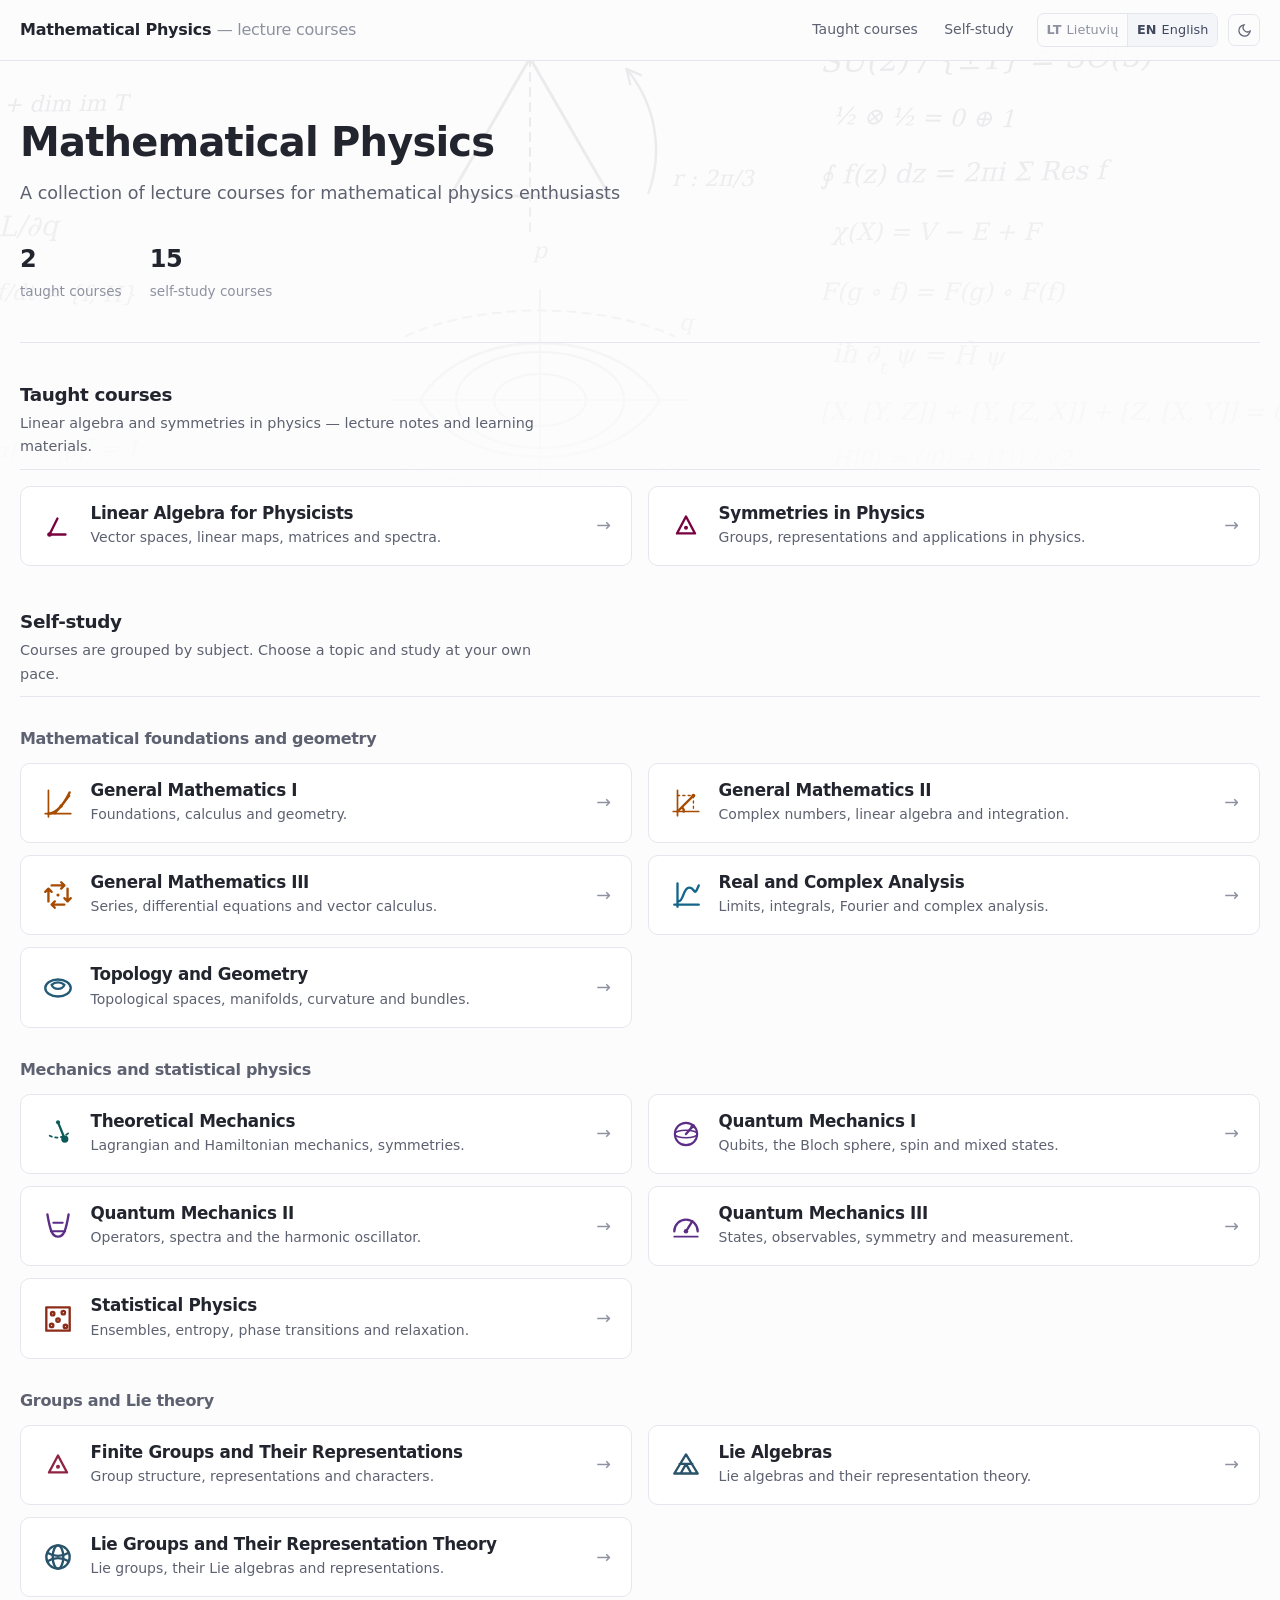
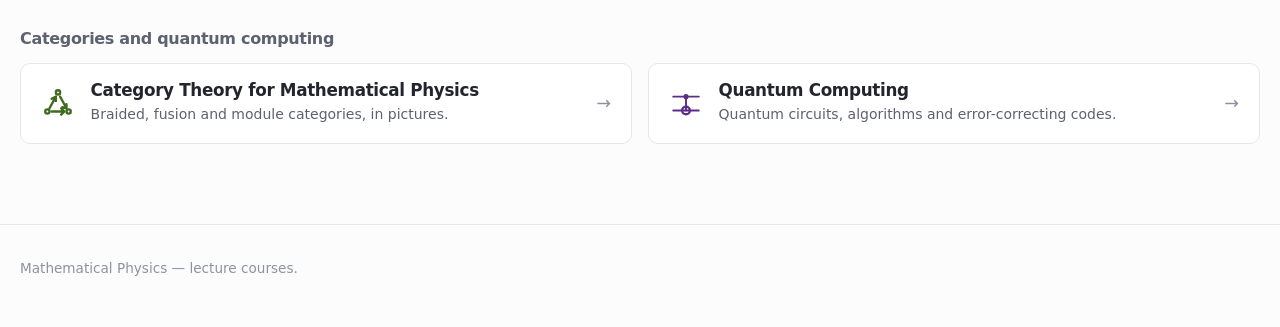
==== en/index.html @ 8841c857 "Publish bilingual course frontpage" ====
<!doctype html>
<html lang="en">
<head>
<meta charset="utf-8" />
<meta name="viewport" content="width=device-width, initial-scale=1" />
<title>Mathematical Physics</title>
<meta name="description" content="Lecture courses: taught courses in linear algebra and symmetries, followed by mathematics, mechanics, group theory and quantum computing for self-study." />
<link rel="canonical" href="https://matfiz.github.io/en/" />
<link rel="alternate" hreflang="lt" href="https://matfiz.github.io/" />
<link rel="alternate" hreflang="en" href="https://matfiz.github.io/en/" />
<link rel="alternate" hreflang="x-default" href="https://matfiz.github.io/" />
<link rel="icon" href="/favicon.svg" />
<link rel="stylesheet" href="/styles.css" />
<script>
  // Applied before first paint, so the page never flashes the wrong theme.
  // The key is shared with the other language: one reader, one choice.
  (function () {
    try {
      var t = localStorage.getItem("matfiz-hub-theme");
      if (t) document.documentElement.setAttribute("data-theme", t);
    } catch (e) {}
  })();
</script>
</head>
<body>

<!-- The page-top blackboard: decoration only, so hidden from assistive
     technology and from print. -->
<div class="board" aria-hidden="true"><div class="board-ink"></div></div>
<script>
  // Fade the board out over the first 60% of a screen of scrolling.
  (function () {
    var board = document.querySelector(".board"), frame = 0;
    if (!board) return;
    function update() {
      frame = 0;
      board.style.opacity = String(Math.max(0, 1 - window.scrollY / (window.innerHeight * 0.6)));
    }
    window.addEventListener("scroll", function () {
      if (!frame) frame = requestAnimationFrame(update);
    }, { passive: true });
    update();
  })();
</script>

<a class="skip-link" href="#main">Skip to the courses</a>

<header class="site-header">
  <div class="wrap bar">
    <a class="brand" href="/en/">Mathematical Physics <span>— lecture courses</span></a>
    <nav class="site-nav" aria-label="Mathematical Physics">
      <a href="#taught">Taught courses</a>
      <a href="#study">Self-study</a>
      <div class="lang-switch" role="group" aria-label="Language">
        <a href="/" hreflang="lt" lang="lt">LT<span class="lang-full">Lietuvių</span></a>
        <a href="/en/" hreflang="en" lang="en" aria-current="true">EN<span class="lang-full">English</span></a>
      </div>
      <button class="theme-toggle" type="button" data-theme-toggle aria-label="Switch between light and dark">
        <svg width="15" height="15" viewBox="0 0 24 24" fill="none" stroke="currentColor"
             stroke-width="2" aria-hidden="true">
          <path d="M21 12.79A9 9 0 1 1 11.21 3 7 7 0 0 0 21 12.79z" />
        </svg>
      </button>
    </nav>
  </div>
</header>

<main class="wrap" id="main">

  <section class="hero">
    <h1>Mathematical Physics</h1>
    <p class="lede">A collection of lecture courses for mathematical physics enthusiasts</p>
    <div class="meta">
      <div><b>2</b> taught courses</div>
      <div><b>15</b> self-study courses</div>
    </div>
  </section>

  <section class="shelf" id="taught" aria-labelledby="taught-title">
    <header class="shelf-head">
      <h2 id="taught-title">Taught courses</h2>
      <p>Linear algebra and symmetries in physics — lecture notes and learning materials.</p>
    </header>
    <ul class="course-list">
      <li><a class="course-card" style="--card-accent: var(--c-linalg)"
             href="https://matfiz.atvira-mokykla.lt/algebra/en/">
        <svg class="course-glyph" width="34" height="34" viewBox="0 0 32 32" aria-hidden="true"
             fill="none" stroke="currentColor" stroke-width="2.2"
             stroke-linecap="round" stroke-linejoin="round"><path d="M8 24 L23 24" /><path d="M8 24 L15.5 9" />
          <circle cx="8" cy="24" r="2.2" fill="currentColor" stroke="none" /></svg>
        <div class="course-body">
          <h3>Linear Algebra for Physicists</h3>
          <p title="Vector spaces, linear maps and matrices, inner products, eigenvalues and the spectral theorem.">Vector spaces, linear maps, matrices and spectra.</p>
        </div>
        <div class="course-go" aria-hidden="true">→</div>
      </a></li>

      <li><a class="course-card" style="--card-accent: var(--c-symmetries)"
             href="https://matfiz.atvira-mokykla.lt/simetrija/en/">
        <svg class="course-glyph" width="34" height="34" viewBox="0 0 32 32" aria-hidden="true"
             fill="none" stroke="currentColor" stroke-width="2.2"
             stroke-linecap="round" stroke-linejoin="round"><path d="M16 7 L24.5 23 L7.5 23 Z" />
          <circle cx="16" cy="17.7" r="1.9" fill="currentColor" stroke="none" /></svg>
        <div class="course-body">
          <h3>Symmetries in Physics</h3>
          <p title="Finite groups and their representations, characters, Lie groups and their applications in physics.">Groups, representations and applications in physics.</p>
        </div>
        <div class="course-go" aria-hidden="true">→</div>
      </a></li>
    </ul>
  </section>

  <section class="shelf" id="study" aria-labelledby="study-title">
    <header class="shelf-head">
      <h2 id="study-title">Self-study</h2>
      <p>Courses are grouped by subject. Choose a topic and study at your own pace.</p>
    </header>
    <section class="study-group" id="mathematics" aria-labelledby="mathematics-title">
      <h3 class="group-title" id="mathematics-title">Mathematical foundations and geometry</h3>
      <ul class="course-list">
      <li><a class="course-card" style="--card-accent: var(--c-mathematics)"
             href="https://matfiz.github.io/matematika-1/en/">
        <svg class="course-glyph" width="34" height="34" viewBox="0 0 32 32" aria-hidden="true"
             fill="none" stroke="currentColor" stroke-width="2.2"
             stroke-linecap="round" stroke-linejoin="round"><path d="M4 26 H28 M7 29 V4" stroke-width="1.6" /><path d="M7 26 Q17 26 27 6" /><path d="M13 26 L27 9.2" stroke-width="1.5" /><circle cx="19" cy="18.8" r="1.6" fill="currentColor" stroke="none" /></svg>
        <div class="course-body">
          <h4>General Mathematics I</h4>
          <p title="Foundations, calculus and geometry.">Foundations, calculus and geometry.</p>
        </div>
        <div class="course-go" aria-hidden="true">→</div>
      </a></li>

      <li><a class="course-card" style="--card-accent: var(--c-mathematics)"
             href="https://matfiz.github.io/matematika-2/en/">
        <svg class="course-glyph" width="34" height="34" viewBox="0 0 32 32" aria-hidden="true"
             fill="none" stroke="currentColor" stroke-width="2.2"
             stroke-linecap="round" stroke-linejoin="round"><path d="M4 24 H28 M8 28 V4" stroke-width="1.6" /><path d="M8 9 H23 V24" stroke-width="1.3" stroke-dasharray="2 3" /><path d="M8 24 L23 9 M14 24 A6 6 0 0 0 12.24 19.76" /><circle cx="23" cy="9" r="1.8" fill="currentColor" stroke="none" /></svg>
        <div class="course-body">
          <h4>General Mathematics II</h4>
          <p title="Complex numbers, linear algebra and integration.">Complex numbers, linear algebra and integration.</p>
        </div>
        <div class="course-go" aria-hidden="true">→</div>
      </a></li>

      <li><a class="course-card" style="--card-accent: var(--c-mathematics)"
             href="https://matfiz.github.io/matematika-3/en/">
        <svg class="course-glyph" width="34" height="34" viewBox="0 0 32 32" aria-hidden="true"
             fill="none" stroke="currentColor" stroke-width="2.2"
             stroke-linecap="round" stroke-linejoin="round"><path d="M10 7 H22 M19 4 L22 7 L19 10" /><path d="M25 10 V22 M22 19 L25 22 L28 19" /><path d="M22 25 H10 M13 22 L10 25 L13 28" /><path d="M7 22 V10 M4 13 L7 10 L10 13" /><circle cx="16" cy="16" r="1.5" fill="currentColor" stroke="none" /></svg>
        <div class="course-body">
          <h4>General Mathematics III</h4>
          <p title="Series, differential equations and vector calculus.">Series, differential equations and vector calculus.</p>
        </div>
        <div class="course-go" aria-hidden="true">→</div>
      </a></li>

      <li><a class="course-card" style="--card-accent: var(--c-analysis)"
             href="https://matfiz.github.io/analize/en/">
        <svg class="course-glyph" width="34" height="34" viewBox="0 0 32 32" aria-hidden="true"
             fill="none" stroke="currentColor" stroke-width="2.2"
             stroke-linecap="round" stroke-linejoin="round"><path d="M5 25 H28 M8 27 V5 M9 22 C14 22 13 9 19 9 S23 19 28 7" /></svg>
        <div class="course-body">
          <h4>Real and Complex Analysis</h4>
          <p title="Uniform limits, integration and Fourier analysis; holomorphic functions, conformal maps and elliptic functions.">Limits, integrals, Fourier and complex analysis.</p>
        </div>
        <div class="course-go" aria-hidden="true">→</div>
      </a></li>

      <li><a class="course-card" style="--card-accent: var(--c-topology)"
             href="https://matfiz.github.io/topologija/en/">
        <svg class="course-glyph" width="34" height="34" viewBox="0 0 32 32" aria-hidden="true"
             fill="none" stroke="currentColor" stroke-width="2.2"
             stroke-linecap="round" stroke-linejoin="round"><ellipse cx="16" cy="16" rx="12" ry="8" /><path d="M10 13 C12 18 20 18 22 13 M10 13 C13 10 19 10 22 13" /></svg>
        <div class="course-body">
          <h4>Topology and Geometry</h4>
          <p title="Topological spaces, homotopy, homology and manifolds; metrics, curvature, bundles and gauge fields.">Topological spaces, manifolds, curvature and bundles.</p>
        </div>
        <div class="course-go" aria-hidden="true">→</div>
      </a></li>
    </ul>
    </section>

    <section class="study-group" id="mechanics" aria-labelledby="mechanics-title">
      <h3 class="group-title" id="mechanics-title">Mechanics and statistical physics</h3>
      <ul class="course-list">
      <li><a class="course-card" style="--card-accent: var(--c-mechanics)"
             href="https://matfiz.github.io/mechanika/en/">
        <svg class="course-glyph" width="34" height="34" viewBox="0 0 32 32" aria-hidden="true"
             fill="none" stroke="currentColor" stroke-width="2.2"
             stroke-linecap="round" stroke-linejoin="round"><path d="M16 5 L21.8 19.2" />
          <circle cx="16" cy="5" r="1.9" fill="currentColor" stroke="none" />
          <circle cx="22.4" cy="20.8" r="3.4" fill="currentColor" stroke="none" />
          <path d="M8.2 17.6 A 15.4 15.4 0 0 0 26.4 14.6" stroke-width="1.7" stroke-dasharray="2.2 3.2" /></svg>
        <div class="course-body">
          <h4>Theoretical Mechanics</h4>
          <p title="Lagrangian and Hamiltonian mechanics, Poisson brackets, symmetries and conservation laws, Hamilton–Jacobi theory.">Lagrangian and Hamiltonian mechanics, symmetries.</p>
        </div>
        <div class="course-go" aria-hidden="true">→</div>
      </a></li>

      <li><a class="course-card" style="--card-accent: var(--c-quantum)"
             href="https://matfiz.github.io/kvantine-mechanika-1/en/">
        <svg class="course-glyph" width="34" height="34" viewBox="0 0 32 32" aria-hidden="true"
             fill="none" stroke="currentColor" stroke-width="2.2"
             stroke-linecap="round" stroke-linejoin="round"><circle cx="16" cy="16" r="10.5" stroke-width="2" />
          <ellipse cx="16" cy="16" rx="10.5" ry="3.6" stroke-width="1.4" />
          <path d="M16 16 L22.4 8.6" />
          <circle cx="22.4" cy="8.6" r="2.1" fill="currentColor" stroke="none" /></svg>
        <div class="course-body">
          <h4>Quantum Mechanics I</h4>
          <p title="Finite systems: the qubit and the Bloch sphere, mixed states, spin and composite systems.">Qubits, the Bloch sphere, spin and mixed states.</p>
        </div>
        <div class="course-go" aria-hidden="true">→</div>
      </a></li>

      <li><a class="course-card" style="--card-accent: var(--c-quantum)"
             href="https://matfiz.github.io/kvantine-mechanika-2/en/">
        <svg class="course-glyph" width="34" height="34" viewBox="0 0 32 32" aria-hidden="true"
             fill="none" stroke="currentColor" stroke-width="2.2"
             stroke-linecap="round" stroke-linejoin="round"><path d="M6 5 C 8.5 20, 10.5 26, 16 26 C 21.5 26, 23.5 20, 26 5" />
          <path d="M11.6 13 L20.4 13" stroke-width="1.9" />
          <path d="M9.3 21 L22.7 21" stroke-width="1.9" /></svg>
        <div class="course-body">
          <h4>Quantum Mechanics II</h4>
          <p title="Continuous systems: the particle on a line, operators and spectra, the harmonic oscillator, potentials and space.">Operators, spectra and the harmonic oscillator.</p>
        </div>
        <div class="course-go" aria-hidden="true">→</div>
      </a></li>

      <li><a class="course-card" style="--card-accent: var(--c-quantum)"
             href="https://matfiz.github.io/kvantine-mechanika-3/en/">
        <svg class="course-glyph" width="34" height="34" viewBox="0 0 32 32" aria-hidden="true"
             fill="none" stroke="currentColor" stroke-width="2.2"
             stroke-linecap="round" stroke-linejoin="round"><path d="M5 21 A 11 11 0 0 1 27 21" />
          <path d="M16 21 L22 11.5" />
          <circle cx="16" cy="21" r="2.1" fill="currentColor" stroke="none" />
          <path d="M5 26 L27 26" stroke-width="1.8" /></svg>
        <div class="course-body">
          <h4>Quantum Mechanics III</h4>
          <p title="Foundations of quantum theory: states and observables, symmetry and time, open systems and measurement.">States, observables, symmetry and measurement.</p>
        </div>
        <div class="course-go" aria-hidden="true">→</div>
      </a></li>

      <li><a class="course-card" style="--card-accent: var(--c-statistical)"
             href="https://matfiz.github.io/statistine-fizika/en/">
        <svg class="course-glyph" width="34" height="34" viewBox="0 0 32 32" aria-hidden="true"
             fill="none" stroke="currentColor" stroke-width="2.2"
             stroke-linecap="round" stroke-linejoin="round"><path d="M5 5 H27 V27 H5 Z" /><circle cx="11" cy="11" r="1.6" /><circle cx="21" cy="10" r="1.6" /><circle cx="16" cy="17" r="1.6" /><circle cx="10" cy="22" r="1.6" /><circle cx="23" cy="23" r="1.6" /></svg>
        <div class="course-body">
          <h4>Statistical Physics</h4>
          <p title="Statistical ensembles, entropy, thermodynamics, quantum gases, phase transitions and relaxation.">Ensembles, entropy, phase transitions and relaxation.</p>
        </div>
        <div class="course-go" aria-hidden="true">→</div>
      </a></li>
    </ul>
    </section>

    <section class="study-group" id="groups" aria-labelledby="groups-title">
      <h3 class="group-title" id="groups-title">Groups and Lie theory</h3>
      <ul class="course-list">
      <li><a class="course-card" style="--card-accent: var(--c-finite)"
             href="https://matfiz.github.io/grupes/en/">
        <svg class="course-glyph" width="34" height="34" viewBox="0 0 32 32" aria-hidden="true"
             fill="none" stroke="currentColor" stroke-width="2.2"
             stroke-linecap="round" stroke-linejoin="round"><path d="M16 7 L24.5 23 L7.5 23 Z" />
          <circle cx="16" cy="17.7" r="1.9" fill="currentColor" stroke="none" /></svg>
        <div class="course-body">
          <h4>Finite Groups and Their Representations</h4>
          <p title="Group structure, representations and characters, and the symmetric group.">Group structure, representations and characters.</p>
        </div>
        <div class="course-go" aria-hidden="true">→</div>
      </a></li>

      <li><a class="course-card" style="--card-accent: var(--c-algebras)"
             href="https://matfiz.github.io/lie-algebros/en/">
        <svg class="course-glyph" width="34" height="34" viewBox="0 0 32 32" aria-hidden="true"
             fill="none" stroke="currentColor" stroke-width="2.2"
             stroke-linecap="round" stroke-linejoin="round"><path d="M5 24 L16 6 L27 24 Z M10 15 H22 M11 24 L16 15 L21 24" /></svg>
        <div class="course-body">
          <h4>Lie Algebras</h4>
          <p title="Lie algebras and their representation theory.">Lie algebras and their representation theory.</p>
        </div>
        <div class="course-go" aria-hidden="true">→</div>
      </a></li>

      <li><a class="course-card" style="--card-accent: var(--c-lie)"
             href="https://matfiz.github.io/lie-grupes/en/">
        <svg class="course-glyph" width="34" height="34" viewBox="0 0 32 32" aria-hidden="true"
             fill="none" stroke="currentColor" stroke-width="2.2"
             stroke-linecap="round" stroke-linejoin="round"><circle cx="16" cy="16" r="11" /><ellipse cx="16" cy="16" rx="5" ry="11" /><path d="M6 12 Q16 18 26 12 M6 20 Q16 14 26 20" /></svg>
        <div class="course-body">
          <h4>Lie Groups and Their Representation Theory</h4>
          <p title="Lie groups, their Lie algebras and representations.">Lie groups, their Lie algebras and representations.</p>
        </div>
        <div class="course-go" aria-hidden="true">→</div>
      </a></li>
    </ul>
    </section>

    <section class="study-group" id="structures" aria-labelledby="structures-title">
      <h3 class="group-title" id="structures-title">Categories and quantum computing</h3>
      <ul class="course-list">
      <li><a class="course-card" style="--card-accent: var(--c-categories)"
             href="https://matfiz.github.io/kategorijos/en/">
        <svg class="course-glyph" width="34" height="34" viewBox="0 0 32 32" aria-hidden="true"
             fill="none" stroke="currentColor" stroke-width="2.2"
             stroke-linecap="round" stroke-linejoin="round"><circle cx="6" cy="24" r="2" /><circle cx="26" cy="24" r="2" /><circle cx="16" cy="6" r="2" /><path d="M8 21 L14 10 M18 10 L24 21 M10 24 H22 M10 12 L14 10 L14 14 M20 20 L24 21 L24 17 M19 21 L22 24 L19 27" /></svg>
        <div class="course-body">
          <h4>Category Theory for Mathematical Physics</h4>
          <p title="Braided, fusion and module categories, in pictures.">Braided, fusion and module categories, in pictures.</p>
        </div>
        <div class="course-go" aria-hidden="true">→</div>
      </a></li>

      <li><a class="course-card" style="--card-accent: var(--c-computing)"
             href="https://matfiz.github.io/skaiciavimai/en/">
        <svg class="course-glyph" width="34" height="34" viewBox="0 0 32 32" aria-hidden="true"
             fill="none" stroke="currentColor" stroke-width="2.2"
             stroke-linecap="round" stroke-linejoin="round"><path d="M4 10 L28 10" stroke-width="1.8" /><path d="M4 23 L28 23" stroke-width="1.8" />
          <path d="M16 10 L16 23" stroke-width="1.8" />
          <circle cx="16" cy="10" r="2.4" fill="currentColor" stroke="none" />
          <circle cx="16" cy="23" r="3.6" /></svg>
        <div class="course-body">
          <h4>Quantum Computing</h4>
          <p title="Quantum circuits, algorithms and codes: phase estimation, Shor’s and Grover’s algorithms, stabilizer codes and the toric code.">Quantum circuits, algorithms and error-correcting codes.</p>
        </div>
        <div class="course-go" aria-hidden="true">→</div>
      </a></li>
    </ul>
    </section>
  </section>

</main>

<footer class="site-footer">
  <div class="wrap">
    <p>Mathematical Physics — lecture courses.</p>
  </div>
</footer>

<script>
  document.querySelector("[data-theme-toggle]")?.addEventListener("click", function () {
    var root = document.documentElement;
    var current = root.getAttribute("data-theme");
    if (!current) {
      current = window.matchMedia("(prefers-color-scheme: dark)").matches ? "dark" : "light";
    }
    var next = current === "dark" ? "light" : "dark";
    root.setAttribute("data-theme", next);
    try { localStorage.setItem("matfiz-hub-theme", next); } catch (e) {}
  });
</script>

</body>
</html>
---- styles.css ----
/* Matfiz frontpage. Adapted from ../mphys/site/styles.css. */
:root {
  /* The hub's own accent: a slate that belongs to no course. */
  --slate:      #40485e;
  --slate-dark: #2b3142;

  /* Course accents follow the course platforms. */
  --c-linalg:        #78003f;
  --c-symmetries:    #78003f;
  --c-mechanics:     #0e5a5a;
  --c-statistical:   #8c2d19;
  --c-computing:     #5b2d86;
  --c-quantum:       #5b2d86;
  --c-mathematics: #A64B00;
  --c-analysis: #14658a;
  --c-topology: #245b78;
  --c-finite: #8f2440;
  --c-algebras: #28536b;
  --c-lie: #28536b;
  --c-categories: #3f6a1f;

  /* Light theme — the reference frontpage’s cool neutral scale. */
  --bg:          #fcfcfd;
  --bg-raised:   #ffffff;
  --bg-sunken:   #f4f5f8;
  --text:        #1b1d24;
  --text-muted:  #5d6170;
  --text-faint:  #8e92a0;
  --rule:        #e5e7ee;
  --rule-strong: #cfd3de;
  --accent:      var(--slate);
  --accent-text: var(--slate);
  --heading:     #22252e;

  /* The printed notes are set in XCharter, an extended Charter. */
  --font-prose: "Charter", "Bitstream Charter", "Sitka Text", Cambria, Georgia, serif;
  --font-ui: ui-sans-serif, system-ui, -apple-system, "Segoe UI", Inter, sans-serif;

  --measure: 52rem;
  --radius: 10px;
  --shadow: 0 1px 2px rgb(20 24 50 / 0.04), 0 4px 16px rgb(20 24 50 / 0.05);
}

/* Dark theme. Burgundy and indigo are both far too dark to carry a mark on
   dark ground, so each is lifted to the tint its own course's dark theme
   already uses, rather than reused. */
@media (prefers-color-scheme: dark) {
  :root:not([data-theme="light"]) {
    --bg:          #121318;
    --bg-raised:   #1a1b22;
    --bg-sunken:   #0e0f13;
    --text:        #dfe1ea;
    --text-muted:  #a3a7b6;
    --text-faint:  #737888;
    --rule:        #272a33;
    --rule-strong: #3a3e4a;
    --accent:      #9aa3ba;
    --accent-text: #aeb6c9;
    --heading:     #e6e8f0;
    --c-linalg:        #d888a8;
    --c-symmetries:    #d888a8;
    --c-mechanics:     #5fbfb8;
    --c-statistical:   #e3a08d;
    --c-computing:     #b79be0;
    --c-quantum:       #b79be0;
    --c-mathematics: #e6a16a;
    --c-analysis: #78bad8;
    --c-topology: #8fbdd4;
    --c-finite: #e6a0b2;
    --c-algebras: #b79be0;
    --c-lie: #8fb8cf;
    --c-categories: #9ccb72;
    --shadow: 0 1px 2px rgb(0 0 0 / 0.35), 0 4px 16px rgb(0 0 0 / 0.28);
  }
}
:root[data-theme="dark"] {
  --bg:          #121318;  --bg-raised: #1a1b22;  --bg-sunken: #0e0f13;
  --text:        #dfe1ea;  --text-muted: #a3a7b6; --text-faint: #737888;
  --rule:        #272a33;  --rule-strong: #3a3e4a;
  --accent:      #9aa3ba;  --accent-text: #aeb6c9; --heading: #e6e8f0;
  --c-linalg:        #d888a8;
  --c-symmetries:    #d888a8;
  --c-mechanics:     #5fbfb8;
  --c-statistical:   #e3a08d;
  --c-computing:     #b79be0;
  --c-quantum:       #b79be0;
  --c-mathematics: #e6a16a;
  --c-analysis: #78bad8;
  --c-topology: #8fbdd4;
  --c-finite: #e6a0b2;
  --c-algebras: #b79be0;
  --c-lie: #8fb8cf;
  --c-categories: #9ccb72;
  --shadow: 0 1px 2px rgb(0 0 0 / 0.35), 0 4px 16px rgb(0 0 0 / 0.28);
}

*, *::before, *::after { box-sizing: border-box; }

html { -webkit-text-size-adjust: 100%; scroll-behavior: smooth; scroll-padding-top: 5rem; }
@media (prefers-reduced-motion: reduce) {
  html { scroll-behavior: auto; }
  *, *::before, *::after { animation-duration: .01ms !important; transition-duration: .01ms !important; }
}

body {
  margin: 0;
  background: var(--bg);
  color: var(--text);
  font-family: var(--font-ui);
  font-size: 17px;
  line-height: 1.65;
  -webkit-font-smoothing: antialiased;
  position: relative;
  isolation: isolate;
}

/* ---------- the blackboard ----------
   A faint board of formulas from across the collection behind the top of
   the page. The SVG is a MASK and the ink is a theme colour, so it follows
   light and dark without a second drawing. It fades downward, and fades
   again as the reader scrolls (the listener in index.html). */
.board {
  position: absolute; top: 0; left: 0; right: 0; height: 500px;
  z-index: -1; pointer-events: none; overflow: hidden;
  -webkit-mask-image: linear-gradient(to bottom, #000 0%, #000 30%, transparent 100%);
          mask-image: linear-gradient(to bottom, #000 0%, #000 30%, transparent 100%);
}
.board-ink {
  position: absolute; inset: 0;
  background: var(--board-ink); opacity: var(--board-opacity);
  -webkit-mask: url("blackboard.svg") top center / 1800px 500px repeat-x;
          mask: url("blackboard.svg") top center / 1800px 500px repeat-x;
}
:root { --board-ink: var(--heading); --board-opacity: .075; }
@media (prefers-color-scheme: dark) {
  :root:not([data-theme="light"]) { --board-opacity: .07; }
}
:root[data-theme="dark"] { --board-opacity: .07; }
@media (max-width: 40rem) {
  .board { height: 340px; }
  .board-ink { -webkit-mask-size: 1224px 340px; mask-size: 1224px 340px; }
}
@media print { .board { display: none; } }

/* ---------- layout ---------- */
.wrap { width: min(100% - 2.5rem, 80rem); margin-inline: auto; }

/* ---------- header ---------- */
.site-header {
  position: sticky; top: 0; z-index: 50;
  background: color-mix(in srgb, var(--bg) 88%, transparent);
  backdrop-filter: saturate(1.6) blur(10px);
  border-bottom: 1px solid var(--rule);
}
.site-header .bar { display: flex; align-items: center; gap: 1.25rem; height: 3.75rem; }
.brand { font-weight: 650; letter-spacing: -0.015em; color: var(--heading); text-decoration: none; font-size: 1rem; }
.brand span { color: var(--text-faint); font-weight: 450; }
.site-nav { margin-left: auto; display: flex; align-items: center; gap: .25rem; }
.site-nav a {
  color: var(--text-muted); text-decoration: none; font-size: .875rem;
  padding: .4rem .7rem; border-radius: 7px; font-weight: 500;
}
.site-nav a:hover { color: var(--text); background: var(--bg-sunken); }

/* The language switcher: a segmented control at the end of the navigation,
   carried over from the course sites so the two chromes match. The full name
   is what a reader looking for their language scans for, so it is the label
   on a wide header; the code alone carries it once the header runs out of
   room. */
.lang-switch {
  display: flex; align-items: center; margin-left: .5rem;
  border: 1px solid var(--rule); border-radius: 7px; overflow: hidden;
}
.site-nav .lang-switch a {
  display: flex; align-items: baseline; gap: .3rem;
  padding: .32rem .55rem; border-radius: 0; font-size: .8rem; font-weight: 550;
  color: var(--text-faint); letter-spacing: .01em;
}
.site-nav .lang-switch a + a { border-left: 1px solid var(--rule); }
.site-nav .lang-switch a:hover { color: var(--text); background: var(--bg-sunken); }
.site-nav .lang-switch a[aria-current="true"] {
  color: var(--accent-text); background: var(--bg-sunken); cursor: default;
}
.lang-switch .lang-full { font-weight: 500; }
@media (max-width: 62rem) {
  .lang-switch .lang-full { display: none; }
}

.theme-toggle {
  background: none; border: 1px solid var(--rule); color: var(--text-muted);
  width: 2rem; height: 2rem; border-radius: 7px; cursor: pointer;
  display: grid; place-items: center; padding: 0; margin-left: .35rem;
}
.theme-toggle:hover { border-color: var(--rule-strong); color: var(--text); }

/* ---------- headings and links ---------- */
h1, h2, h3, h4 { color: var(--heading); line-height: 1.25; letter-spacing: -0.02em; font-weight: 640; }
h1 { font-size: clamp(1.75rem, 1.2rem + 2vw, 2.5rem); margin: 0 0 .5rem; }
h2 { font-size: 1.4rem; margin: 2.75rem 0 .75rem; }
h3 { font-size: 1.1rem; margin: 2rem 0 .5rem; }
a { color: var(--accent-text); text-underline-offset: 2px; }

/* ---------- hero ---------- */
.hero { padding: 3.5rem 0 2.5rem; border-bottom: 1px solid var(--rule); margin-bottom: 2.5rem; }
.hero h1 { max-width: 20ch; }
.hero .lede { font-size: 1.1rem; color: var(--text-muted); max-width: 56ch; margin: .75rem 0 0; }
.hero .meta { display: flex; flex-wrap: wrap; gap: 1.75rem; margin-top: 2rem; }
.hero .meta div { font-size: .85rem; color: var(--text-faint); }
.hero .meta b { display: block; font-size: 1.5rem; color: var(--heading); font-weight: 620; letter-spacing: -.02em; }

/* ---------- the shelf ---------- */
.shelf { margin: 0 0 2.75rem; }
.shelf-head { border-bottom: 1px solid var(--rule); padding-bottom: .6rem; margin-bottom: 1rem; }
.shelf-head h2 { margin: 0; font-size: 1.15rem; }
.shelf-head p { margin: .35rem 0 0; font-size: .9rem; color: var(--text-muted); max-width: 60ch; }

.course-list { display: grid; gap: .6rem; padding: 0; margin: 0; list-style: none; }
.course-card {
  display: grid; grid-template-columns: 2.75rem 1fr auto; align-items: center; gap: 1.25rem;
  padding: 1rem 1.25rem; border: 1px solid var(--rule); border-radius: var(--radius);
  background: var(--bg-raised); text-decoration: none; color: inherit;
  transition: border-color .15s ease, transform .15s ease, box-shadow .15s ease;
}
/* Each live card hovers in its own course's colour, which is the first
   thing the reader will see of that course on the other side of the click. */
a.course-card:hover { border-color: var(--card-accent); transform: translateY(-1px); box-shadow: var(--shadow); }
.course-glyph { color: var(--card-accent); display: block; }
.course-body :is(h3, h4) { margin: 0 0 .15rem; font-size: 1.05rem; font-weight: 620; }
.course-body p { margin: 0; font-size: .875rem; color: var(--text-muted); }
.course-go { color: var(--text-faint); font-size: 1.1rem; }


/* ---------- footer ---------- */
.site-footer {
  margin-top: 5rem; border-top: 1px solid var(--rule);
  padding: 2rem 0 3rem; color: var(--text-faint); font-size: .85rem;
}
.site-footer p { margin: 0; max-width: var(--measure); }
.site-footer a { color: var(--text-muted); }

/* Keyboard users should not have to tab through the header first. */
.skip-link {
  position: absolute; left: -9999px; top: 0; z-index: 100;
  background: var(--bg); color: var(--accent-text);
  padding: .6rem 1rem; border: 2px solid var(--accent); border-radius: 0 0 4px 0;
}
.skip-link:focus { left: 0; }

@media (max-width: 40rem) {
  /* The brand must stay on one line; the two section links are no use on a
     page this short, so the phone header is the title and the toggle. */
  .brand { white-space: nowrap; }
  .brand span { display: none; }
  .site-nav > a { display: none; }
  .lang-switch { margin-left: 0; }
  .site-nav .lang-switch a { padding: .3rem .45rem; font-size: .78rem; }
  .theme-toggle { flex: 0 0 auto; }
  .hero { padding: 2.25rem 0 1.75rem; }
  .hero .meta { gap: 1.1rem; }
  .course-card { grid-template-columns: 2.25rem 1fr auto; gap: .85rem; padding: .9rem 1rem; }
  .course-body p { font-size: .84rem; }
}

/* Wide screens show two course cards per row within each subject group.
   Keep reading and keyboard order across each row; narrow screens stack. */
@media (min-width: 72rem) {
  .course-list { grid-template-columns: repeat(2, minmax(0, 1fr)); gap: .75rem 1rem; }
  .course-list > li { min-width: 0; }
  .course-card { height: 100%; grid-template-columns: 2.25rem minmax(0, 1fr) auto; gap: .85rem; }
}
.study-group { margin-top: 2rem; }
.group-title { margin: 0 0 .85rem; font-size: 1rem; color: var(--text-muted); }
.course-body { min-width: 0; }
.study-group .course-body :is(h3, h4) { font-size: 1.05rem; }
a:focus-visible, button:focus-visible { outline: 3px solid var(--accent); outline-offset: 4px; }
@media (max-width: 52rem) {
  .brand span { display: none; }
}
@media (max-width: 24rem) {
  .wrap { width: calc(100% - 1.5rem); }
  .site-header .bar { gap: .5rem; }
  .brand { font-size: .9rem; }
  .course-card { grid-template-columns: 1.75rem 1fr; gap: .65rem; padding: .85rem; }
  .course-glyph { width: 28px; height: 28px; }
  .course-go { display: none; }
}
@media print {
  .site-header, .skip-link, .course-go { display: none; }
  .hero { padding-top: 0; }
  .course-card { break-inside: avoid; box-shadow: none; }
}
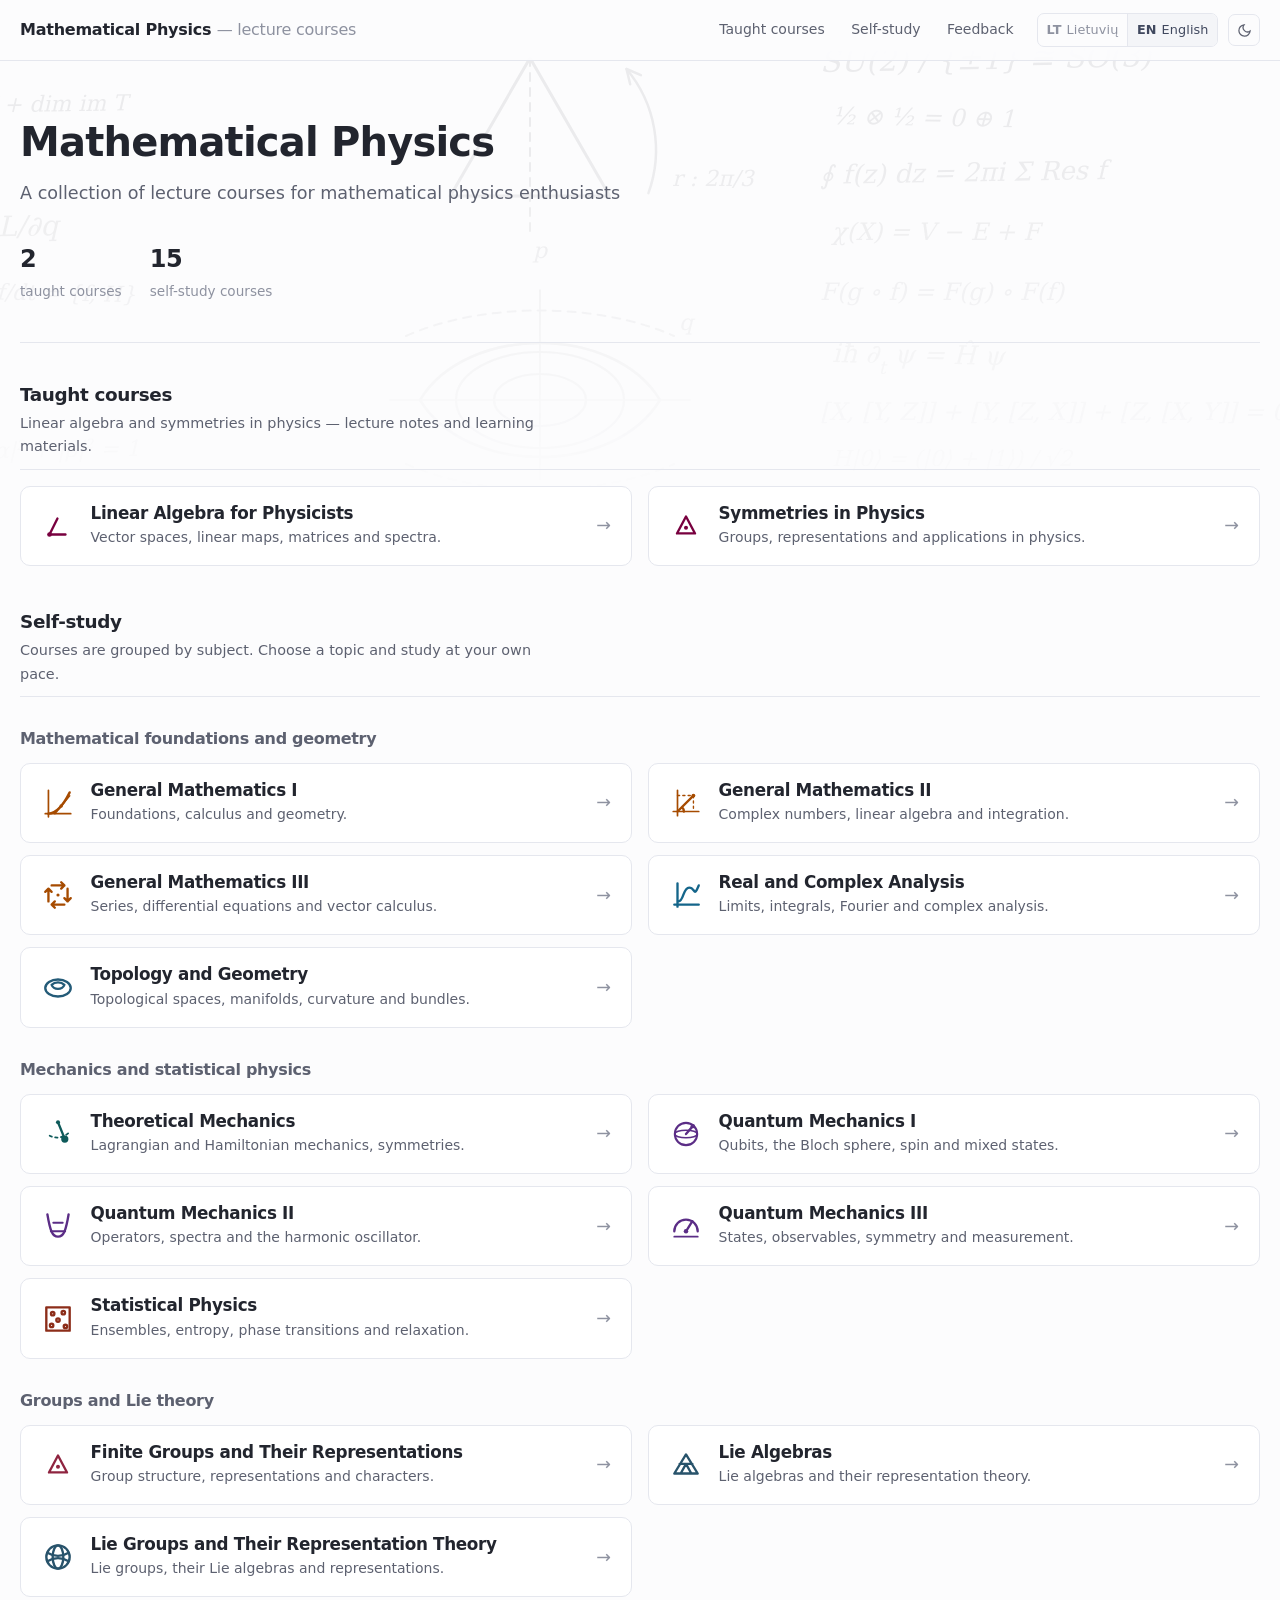
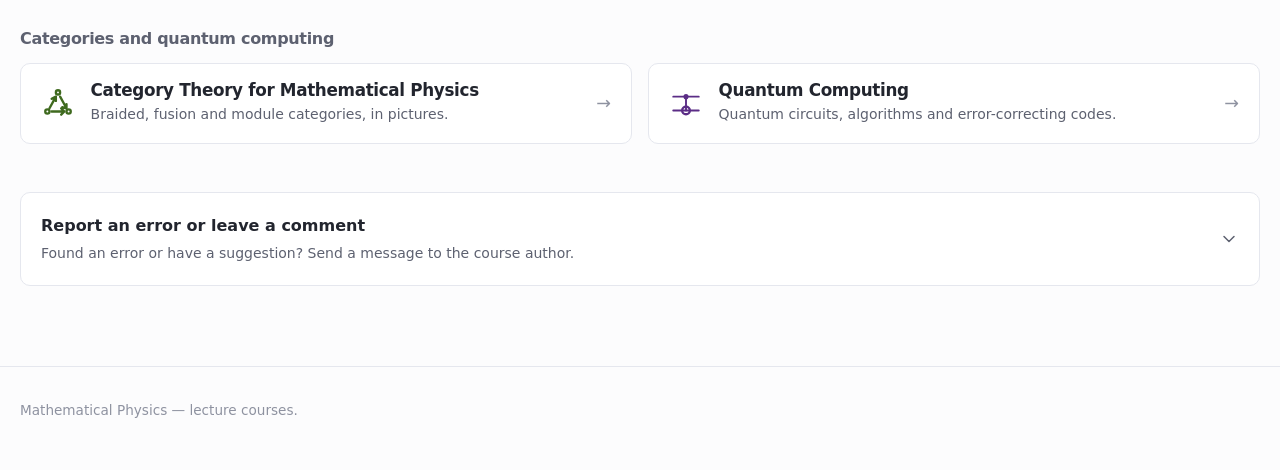
==== commit 16a17e44: "Publish bilingual course frontpage" ====
--- a/en/index.html
+++ b/en/index.html
@@ -51,6 +51,7 @@
     <nav class="site-nav" aria-label="Mathematical Physics">
       <a href="#taught">Taught courses</a>
       <a href="#study">Self-study</a>
+      <a href="#feedback">Feedback</a>
       <div class="lang-switch" role="group" aria-label="Language">
         <a href="/" hreflang="lt" lang="lt">LT<span class="lang-full">Lietuvių</span></a>
         <a href="/en/" hreflang="en" lang="en" aria-current="true">EN<span class="lang-full">English</span></a>
@@ -331,6 +332,76 @@
     </section>
   </section>
 
+  <section class="feedback" id="feedback" aria-label="Report an error or leave a comment">
+    <details class="feedback-panel" data-feedback>
+      <summary>
+        <span class="feedback-heading">Report an error or leave a comment<span class="feedback-intro">Found an error or have a suggestion? Send a message to the course author.</span></span>
+        <svg width="20" height="20" viewBox="0 0 24 24" fill="none" stroke="currentColor"
+             stroke-width="1.8" stroke-linecap="round" stroke-linejoin="round" aria-hidden="true"><path d="m6 9 6 6 6-6" /></svg>
+      </summary>
+      <div class="feedback-content">
+        <p class="feedback-status" role="status" data-feedback-status hidden>Thank you! Your message has been submitted.</p>
+        <form class="feedback-form" action="https://formsubmit.co/uqglmn@gmail.com" method="POST" accept-charset="UTF-8">
+          <input type="hidden" name="_subject" value="Matfiz — course feedback" />
+          <input type="hidden" name="_next" value="https://matfiz.github.io/en/?feedback=received#feedback" />
+          <input type="hidden" name="_url" value="https://matfiz.github.io/en/" />
+          <input type="hidden" name="_template" value="table" />
+          <input type="hidden" name="_captcha" value="true" />
+          <input type="hidden" name="language" value="en" />
+          <input class="feedback-honey" type="text" name="_honey" tabindex="-1" autocomplete="off" aria-hidden="true" />
+          <div class="feedback-field">
+            <label for="feedback-course">Course</label>
+            <select id="feedback-course" name="course">
+              <option value="General">General feedback about the site</option>
+            <option value="https://matfiz.atvira-mokykla.lt/algebra/en/">Linear Algebra for Physicists</option>
+            <option value="https://matfiz.atvira-mokykla.lt/simetrija/en/">Symmetries in Physics</option>
+            <option value="https://matfiz.github.io/matematika-1/en/">General Mathematics I</option>
+            <option value="https://matfiz.github.io/matematika-2/en/">General Mathematics II</option>
+            <option value="https://matfiz.github.io/matematika-3/en/">General Mathematics III</option>
+            <option value="https://matfiz.github.io/analize/en/">Real and Complex Analysis</option>
+            <option value="https://matfiz.github.io/topologija/en/">Topology and Geometry</option>
+            <option value="https://matfiz.github.io/mechanika/en/">Theoretical Mechanics</option>
+            <option value="https://matfiz.github.io/kvantine-mechanika-1/en/">Quantum Mechanics I</option>
+            <option value="https://matfiz.github.io/kvantine-mechanika-2/en/">Quantum Mechanics II</option>
+            <option value="https://matfiz.github.io/kvantine-mechanika-3/en/">Quantum Mechanics III</option>
+            <option value="https://matfiz.github.io/statistine-fizika/en/">Statistical Physics</option>
+            <option value="https://matfiz.github.io/grupes/en/">Finite Groups and Their Representations</option>
+            <option value="https://matfiz.github.io/lie-algebros/en/">Lie Algebras</option>
+            <option value="https://matfiz.github.io/lie-grupes/en/">Lie Groups and Their Representation Theory</option>
+            <option value="https://matfiz.github.io/kategorijos/en/">Category Theory for Mathematical Physics</option>
+            <option value="https://matfiz.github.io/skaiciavimai/en/">Quantum Computing</option>
+            </select>
+          </div>
+          <div class="feedback-field">
+            <label for="feedback-kind">Message type</label>
+            <select id="feedback-kind" name="type">
+              <option value="Error report">Error report</option>
+              <option value="Comment or suggestion">Comment or suggestion</option>
+            </select>
+          </div>
+          <div class="feedback-field">
+            <label for="feedback-location">Page or lecture (optional)</label>
+            <input id="feedback-location" name="location" type="text" maxlength="500" placeholder="Link, lecture number or PDF page" />
+          </div>
+          <div class="feedback-field">
+            <label for="feedback-email">Your email (optional)</label>
+            <input id="feedback-email" name="email" type="email" autocomplete="email" maxlength="254" aria-describedby="feedback-email-hint" />
+            <span class="feedback-hint" id="feedback-email-hint">Include it if you would like a reply</span>
+          </div>
+          <div class="feedback-field feedback-message">
+            <label for="feedback-message">Your message</label>
+            <textarea id="feedback-message" name="message" rows="5" maxlength="10000" required placeholder="Describe the error or suggestion. For an error, include where you found it." data-empty-message="Please enter a message."></textarea>
+          </div>
+          <div class="feedback-actions">
+            <button class="feedback-submit" type="submit">Send message</button>
+            <p>Your message is sent through <a href="https://formsubmit.co/" rel="external">FormSubmit</a>.</p>
+          </div>
+        </form>
+        <p class="feedback-direct">Or email directly: <a href="mailto:uqglmn@gmail.com">uqglmn@gmail.com</a></p>
+      </div>
+    </details>
+  </section>
+
 </main>
 
 <footer class="site-footer">
@@ -350,6 +421,29 @@
     root.setAttribute("data-theme", next);
     try { localStorage.setItem("matfiz-hub-theme", next); } catch (e) {}
   });
+  (function () {
+    var panel = document.querySelector("[data-feedback]");
+    var status = document.querySelector("[data-feedback-status]");
+    var form = document.querySelector(".feedback-form");
+    var message = document.getElementById("feedback-message");
+    function revealFeedback() {
+      if (window.location.hash === "#feedback") panel.open = true;
+    }
+    window.addEventListener("hashchange", revealFeedback);
+    revealFeedback();
+    if (new URLSearchParams(window.location.search).get("feedback") === "received") {
+      panel.open = true;
+      status.hidden = false;
+    }
+    message.addEventListener("input", function () { message.setCustomValidity(""); });
+    form.addEventListener("submit", function (event) {
+      if (!message.value.trim()) {
+        event.preventDefault();
+        message.setCustomValidity(message.dataset.emptyMessage);
+        message.reportValidity();
+      }
+    });
+  })();
 </script>
 
 </body>
--- a/styles.css
+++ b/styles.css
@@ -230,6 +230,40 @@
 .course-go { color: var(--text-faint); font-size: 1.1rem; }
 
 
+/* ---------- feedback ---------- */
+.feedback { margin-top: 3rem; }
+.feedback-panel { border: 1px solid var(--rule); border-radius: var(--radius); background: var(--bg-raised); }
+.feedback-panel summary { display: flex; align-items: center; justify-content: space-between; gap: 1rem; padding: 1.25rem; cursor: pointer; list-style: none; }
+.feedback-panel summary::-webkit-details-marker { display: none; }
+.feedback-heading { color: var(--heading); font-size: 1rem; font-weight: 620; }
+.feedback-intro { display: block; margin-top: .2rem; color: var(--text-muted); font-size: .875rem; font-weight: 400; }
+.feedback-panel summary svg { flex-shrink: 0; color: var(--text-muted); transition: transform .15s ease; }
+.feedback-panel[open] summary svg { transform: rotate(180deg); }
+.feedback-panel[open] summary { border-bottom: 1px solid var(--rule); }
+.feedback-content { padding: 1.25rem; }
+.feedback-form { display: grid; grid-template-columns: repeat(2, minmax(0, 1fr)); gap: 1rem 1.25rem; }
+.feedback-field { display: flex; flex-direction: column; gap: .35rem; min-width: 0; }
+.feedback-field label { color: var(--heading); font-size: .875rem; font-weight: 550; }
+.feedback-field :is(input, select, textarea) { width: 100%; min-width: 0; padding: .65rem .75rem; border: 1px solid var(--rule-strong); border-radius: 7px; background: var(--bg); color: var(--text); font: inherit; font-size: 1rem; }
+.feedback-field :is(input, textarea)::placeholder { color: var(--text-muted); opacity: 1; }
+.feedback-field textarea { resize: vertical; min-height: 8rem; line-height: 1.5; }
+.feedback-field select { text-overflow: ellipsis; }
+.feedback-hint, .feedback-actions p, .feedback-direct { font-size: .8rem; color: var(--text-muted); }
+.feedback-message, .feedback-actions { grid-column: 1 / -1; }
+.feedback-actions { display: flex; align-items: center; flex-wrap: wrap; gap: .75rem 1rem; }
+.feedback-actions p { margin: 0; }
+.feedback-submit { min-height: 2.75rem; padding: .65rem 1rem; border: 1px solid var(--accent); border-radius: 7px; background: var(--accent); color: var(--bg); font: inherit; font-size: .9rem; font-weight: 550; cursor: pointer; }
+.feedback-submit:hover { filter: brightness(1.12); }
+.feedback-direct { margin: 1rem 0 0; overflow-wrap: anywhere; }
+.feedback-status { margin: 0 0 1.25rem; padding: .75rem 1rem; border-left: 3px solid var(--accent); border-radius: 4px; background: var(--bg-sunken); color: var(--text); }
+.feedback-honey { display: none; }
+.feedback-panel summary:focus-visible, .feedback-field :is(input, select, textarea):focus-visible { outline: 3px solid var(--accent); outline-offset: 3px; }
+@media (max-width: 40rem) {
+  .feedback-form { grid-template-columns: minmax(0, 1fr); }
+  .feedback-panel summary, .feedback-content { padding: 1rem; }
+}
+@media print { .feedback { display: none; } }
+
 /* ---------- footer ---------- */
 .site-footer {
   margin-top: 5rem; border-top: 1px solid var(--rule);
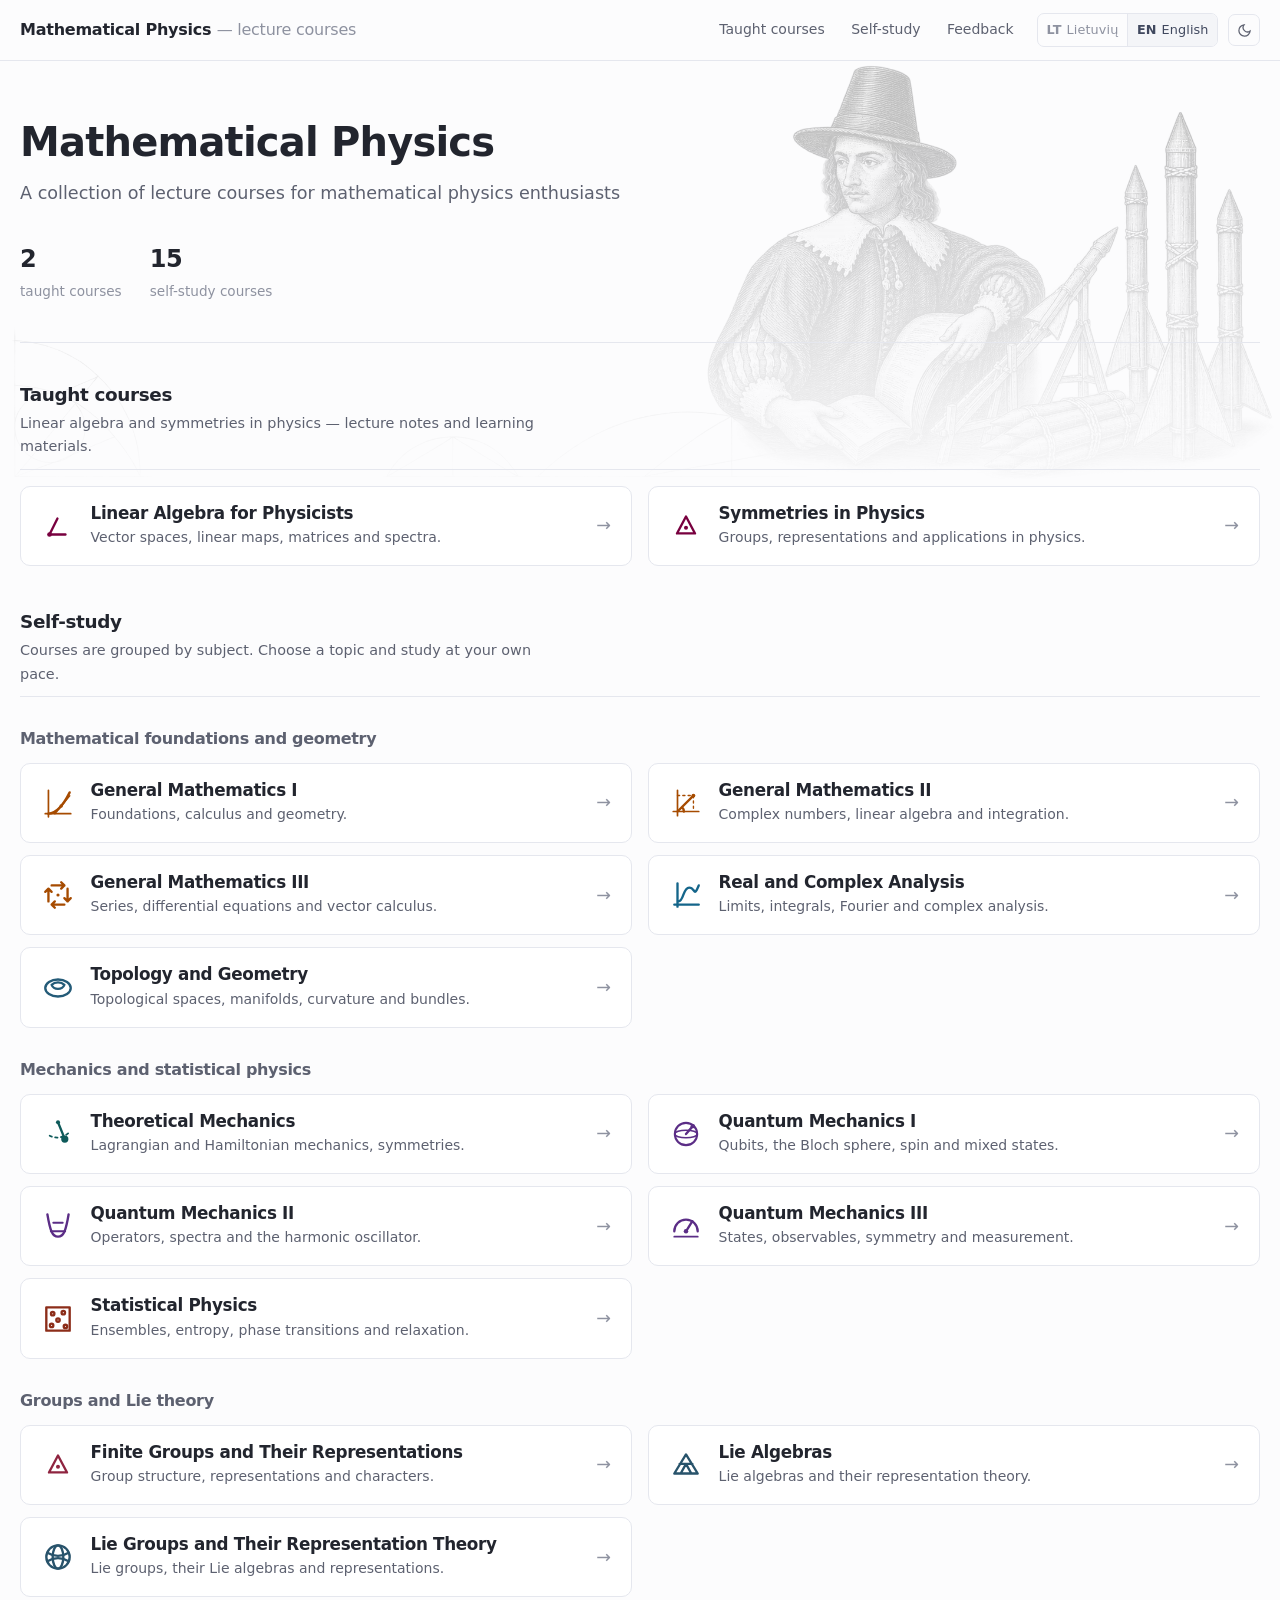
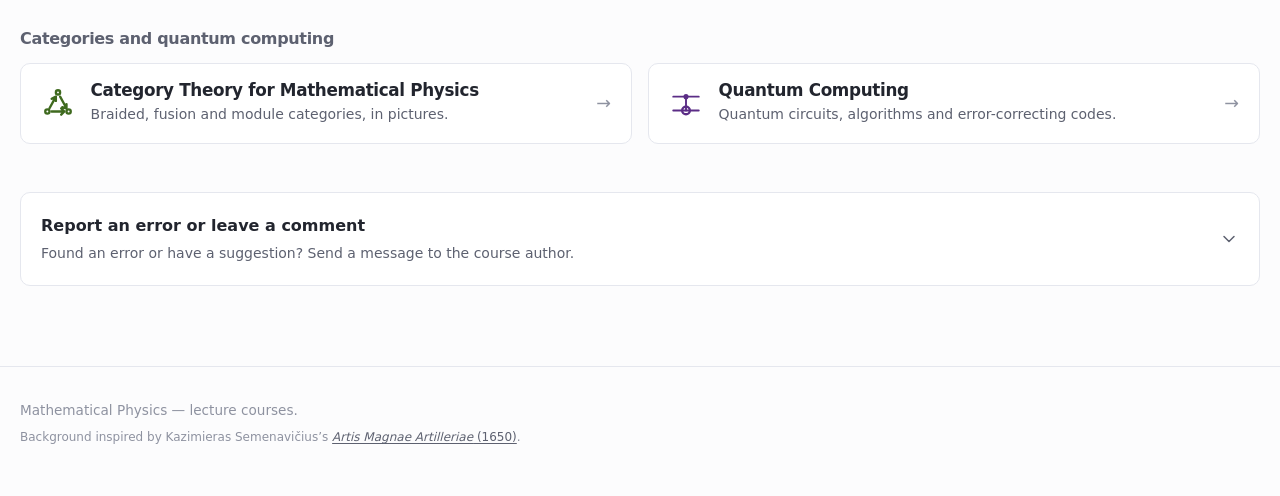
==== commit de0e07e1: "Publish bilingual course frontpage" ====
--- a/en/index.html
+++ b/en/index.html
@@ -24,7 +24,7 @@
 </head>
 <body>
 
-<!-- The page-top blackboard: decoration only, so hidden from assistive
+<!-- The page-top historical engraving: decoration only, so hidden from assistive
      technology and from print. -->
 <div class="board" aria-hidden="true"><div class="board-ink"></div></div>
 <script>
@@ -407,6 +407,7 @@
 <footer class="site-footer">
   <div class="wrap">
     <p>Mathematical Physics — lecture courses.</p>
+    <p class="art-credit">Background inspired by Kazimieras Semenavičius’s <a href="https://digital.sciencehistory.org/works/8910jt62q"><cite>Artis Magnae Artilleriae</cite> (1650)</a>.</p>
   </div>
 </footer>
 
--- a/styles.css
+++ b/styles.css
@@ -114,31 +114,33 @@
   isolation: isolate;
 }
 
-/* ---------- the blackboard ----------
-   A faint board of formulas from across the collection behind the top of
-   the page. The SVG is a MASK and the ink is a theme colour, so it follows
-   light and dark without a second drawing. It fades downward, and fades
-   again as the reader scrolls (the listener in index.html). */
+/* ---------- the historical engraving ----------
+   Original artwork inspired by Semenavičius's Artis Magnae Artilleriae (1650).
+   Transparent ink is lightly overlaid, lifted in dark mode, and faded below
+   the introduction. The scroll listener in index.html fades the entire layer. */
 .board {
-  position: absolute; top: 0; left: 0; right: 0; height: 500px;
+  position: absolute; top: 0; left: 0; right: 0; height: 560px;
   z-index: -1; pointer-events: none; overflow: hidden;
-  -webkit-mask-image: linear-gradient(to bottom, #000 0%, #000 30%, transparent 100%);
-          mask-image: linear-gradient(to bottom, #000 0%, #000 30%, transparent 100%);
+  -webkit-mask-image: linear-gradient(to bottom, #000 0%, #000 25%, transparent 90%);
+          mask-image: linear-gradient(to bottom, #000 0%, #000 25%, transparent 90%);
 }
 .board-ink {
   position: absolute; inset: 0;
-  background: var(--board-ink); opacity: var(--board-opacity);
-  -webkit-mask: url("blackboard.svg") top center / 1800px 500px repeat-x;
-          mask: url("blackboard.svg") top center / 1800px 500px repeat-x;
-}
-:root { --board-ink: var(--heading); --board-opacity: .075; }
+  background-image: url("semenavicius-1650-portrait.webp");
+  background-position: center 3.75rem;
+  background-size: clamp(72rem, 100vw, 112rem) auto;
+  background-repeat: no-repeat;
+  filter: var(--board-filter);
+  opacity: var(--board-opacity);
+}
+:root { --board-filter: grayscale(1); --board-opacity: .26; }
 @media (prefers-color-scheme: dark) {
-  :root:not([data-theme="light"]) { --board-opacity: .07; }
-}
-:root[data-theme="dark"] { --board-opacity: .07; }
+  :root:not([data-theme="light"]) { --board-filter: grayscale(1) brightness(1.35); --board-opacity: .24; }
+}
+:root[data-theme="dark"] { --board-filter: grayscale(1) brightness(1.35); --board-opacity: .24; }
 @media (max-width: 40rem) {
-  .board { height: 340px; }
-  .board-ink { -webkit-mask-size: 1224px 340px; mask-size: 1224px 340px; }
+  .board { height: 440px; }
+  .board-ink { background-size: auto 340px; background-position: right -8rem top 4rem; opacity: .12; }
 }
 @media print { .board { display: none; } }
 
@@ -271,6 +273,7 @@
 }
 .site-footer p { margin: 0; max-width: var(--measure); }
 .site-footer a { color: var(--text-muted); }
+.site-footer .art-credit { margin-top: .4rem; font-size: .75rem; }
 
 /* Keyboard users should not have to tab through the header first. */
 .skip-link {
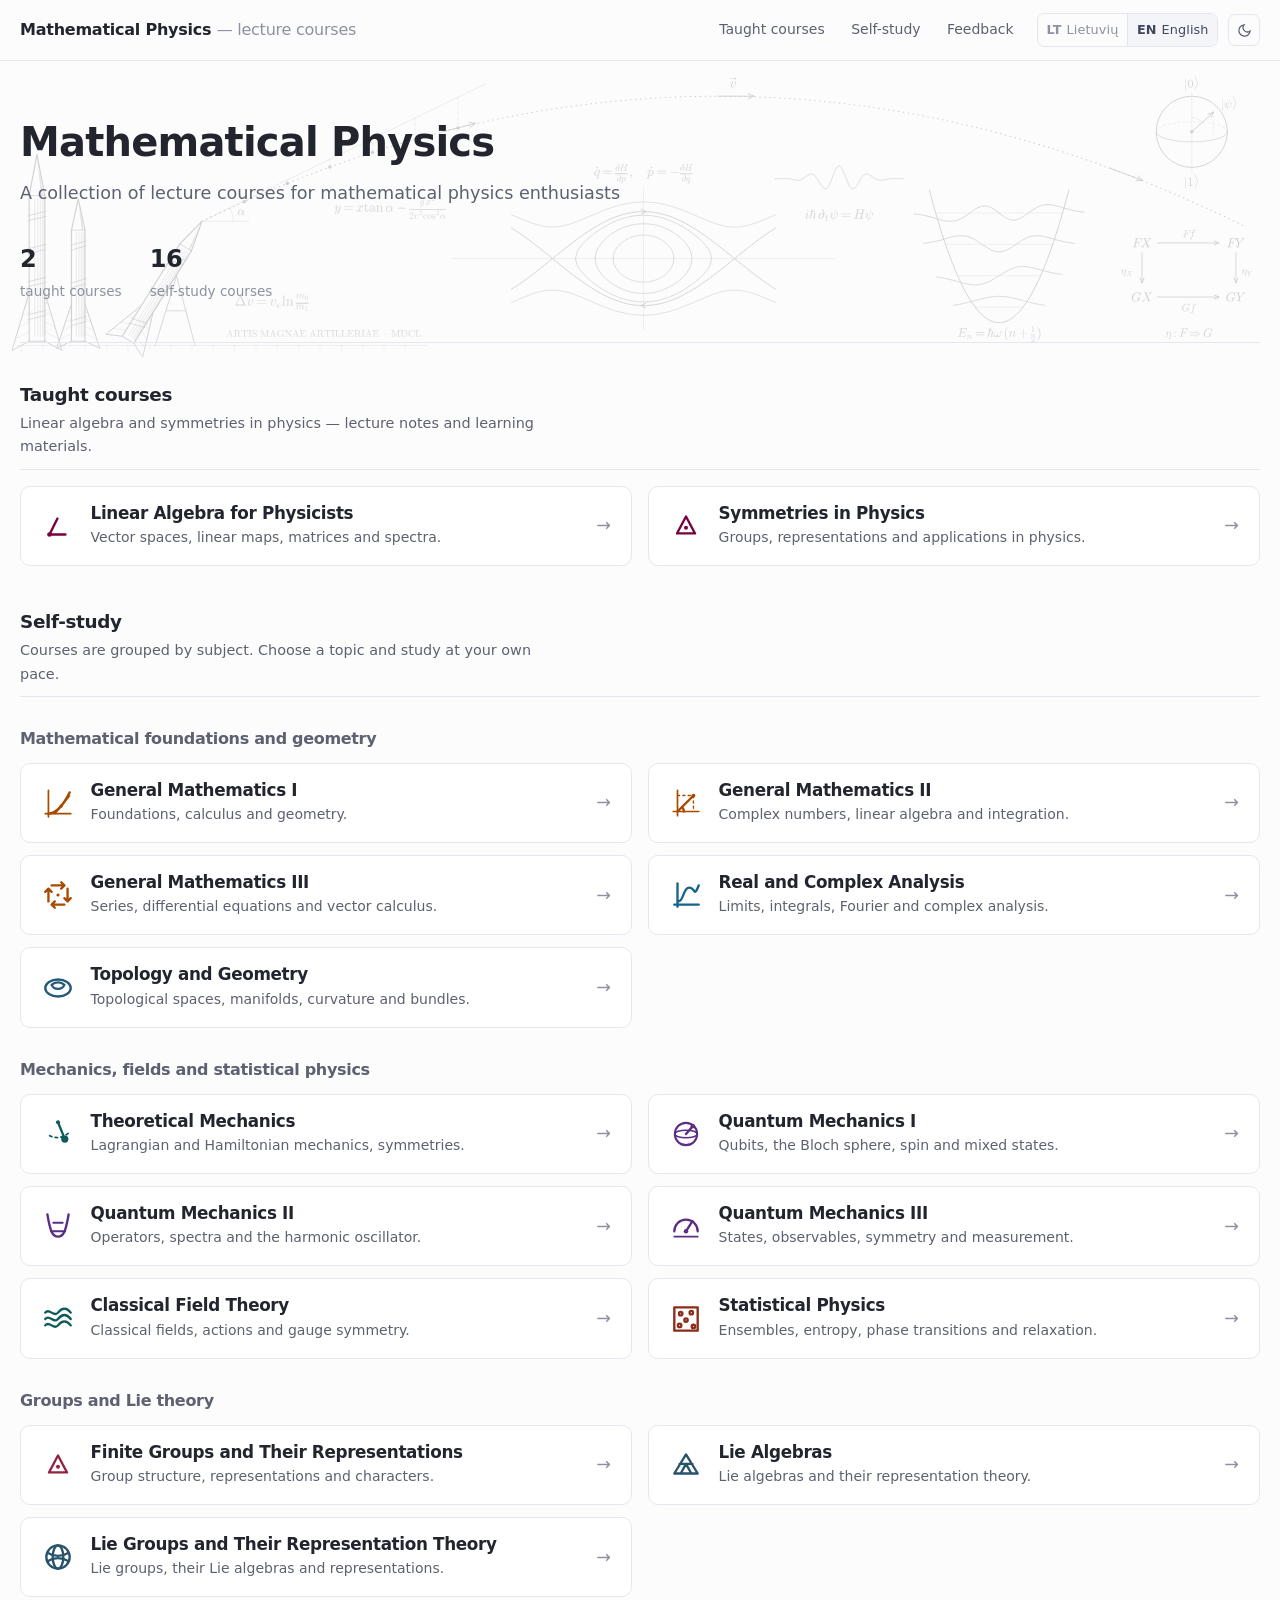
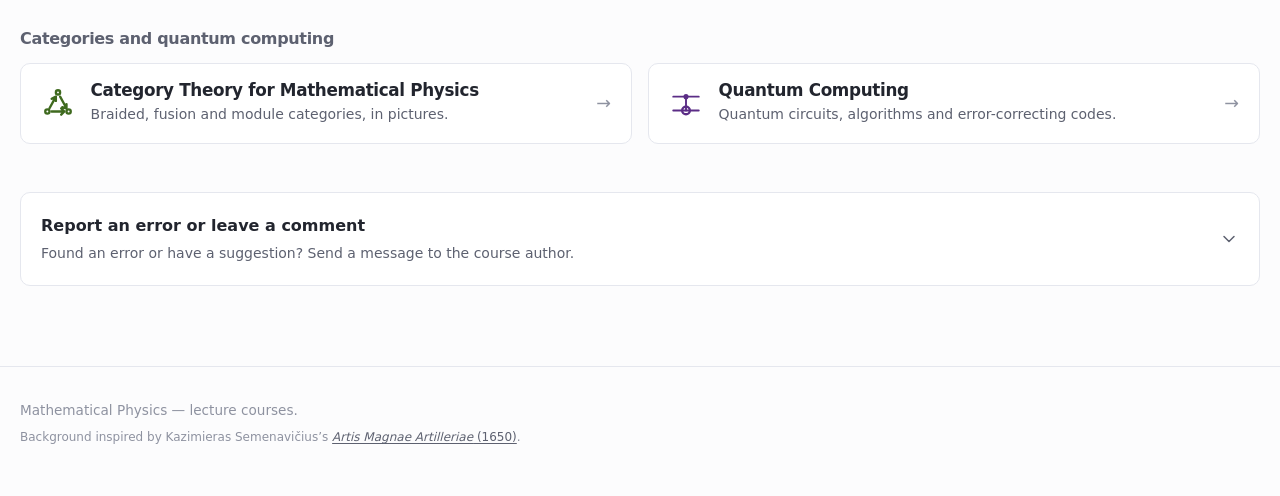
==== commit de957210: "Publish bilingual course frontpage" ====
--- a/en/index.html
+++ b/en/index.html
@@ -73,7 +73,7 @@
     <p class="lede">A collection of lecture courses for mathematical physics enthusiasts</p>
     <div class="meta">
       <div><b>2</b> taught courses</div>
-      <div><b>15</b> self-study courses</div>
+      <div><b>16</b> self-study courses</div>
     </div>
   </section>
 
@@ -182,7 +182,7 @@
     </section>
 
     <section class="study-group" id="mechanics" aria-labelledby="mechanics-title">
-      <h3 class="group-title" id="mechanics-title">Mechanics and statistical physics</h3>
+      <h3 class="group-title" id="mechanics-title">Mechanics, fields and statistical physics</h3>
       <ul class="course-list">
       <li><a class="course-card" style="--card-accent: var(--c-mechanics)"
              href="https://matfiz.github.io/mechanika/en/">
@@ -239,6 +239,18 @@
         <div class="course-body">
           <h4>Quantum Mechanics III</h4>
           <p title="Foundations of quantum theory: states and observables, symmetry and time, open systems and measurement.">States, observables, symmetry and measurement.</p>
+        </div>
+        <div class="course-go" aria-hidden="true">→</div>
+      </a></li>
+
+      <li><a class="course-card" style="--card-accent: var(--c-mechanics)"
+             href="https://matfiz.github.io/lauko-teorija/en/">
+        <svg class="course-glyph" width="34" height="34" viewBox="0 0 32 32" aria-hidden="true"
+             fill="none" stroke="currentColor" stroke-width="2.2"
+             stroke-linecap="round" stroke-linejoin="round"><path d="M4 10 C8 5 12 15 16 10 S24 5 28 10" /><path d="M4 16 C8 11 12 21 16 16 S24 11 28 16" /><path d="M4 22 C8 17 12 27 16 22 S24 17 28 22" /></svg>
+        <div class="course-body">
+          <h4>Classical Field Theory</h4>
+          <p title="Classical fields, Maxwell and Dirac theories, gauge symmetry, integrability and gravity.">Classical fields, actions and gauge symmetry.</p>
         </div>
         <div class="course-go" aria-hidden="true">→</div>
       </a></li>
@@ -364,6 +376,7 @@
             <option value="https://matfiz.github.io/kvantine-mechanika-1/en/">Quantum Mechanics I</option>
             <option value="https://matfiz.github.io/kvantine-mechanika-2/en/">Quantum Mechanics II</option>
             <option value="https://matfiz.github.io/kvantine-mechanika-3/en/">Quantum Mechanics III</option>
+            <option value="https://matfiz.github.io/lauko-teorija/en/">Classical Field Theory</option>
             <option value="https://matfiz.github.io/statistine-fizika/en/">Statistical Physics</option>
             <option value="https://matfiz.github.io/grupes/en/">Finite Groups and Their Representations</option>
             <option value="https://matfiz.github.io/lie-algebros/en/">Lie Algebras</option>
--- a/styles.css
+++ b/styles.css
@@ -114,33 +114,34 @@
   isolation: isolate;
 }
 
-/* ---------- the historical engraving ----------
-   Original artwork inspired by Semenavičius's Artis Magnae Artilleriae (1650).
-   Transparent ink is lightly overlaid, lifted in dark mode, and faded below
-   the introduction. The scroll listener in index.html fades the entire layer. */
+/* ---------- the plate ----------
+   A line-art panorama from Semenavičius's rockets (Artis Magnae Artilleriae,
+   1650) through Galileo's parabola and Hamilton's phase portrait to quantum
+   mechanics (wave packet, oscillator, Bloch sphere) and a naturality square
+   from category theory. The SVG
+   (tools/plate.py) is used as a mask, so each theme inks it in its own text
+   colour. The scroll listener in index.html fades the entire layer. */
 .board {
   position: absolute; top: 0; left: 0; right: 0; height: 560px;
   z-index: -1; pointer-events: none; overflow: hidden;
-  -webkit-mask-image: linear-gradient(to bottom, #000 0%, #000 25%, transparent 90%);
-          mask-image: linear-gradient(to bottom, #000 0%, #000 25%, transparent 90%);
+  -webkit-mask-image: linear-gradient(to bottom, #000 0, #000 330px, transparent 480px);
+          mask-image: linear-gradient(to bottom, #000 0, #000 330px, transparent 480px);
 }
 .board-ink {
   position: absolute; inset: 0;
-  background-image: url("semenavicius-1650-portrait.webp");
-  background-position: center 3.75rem;
-  background-size: clamp(72rem, 100vw, 112rem) auto;
-  background-repeat: no-repeat;
-  filter: var(--board-filter);
-  opacity: var(--board-opacity);
-}
-:root { --board-filter: grayscale(1); --board-opacity: .26; }
+  background-color: var(--board-ink);
+  -webkit-mask: url("artis-plate.svg") no-repeat center 4.5rem / clamp(72rem, 100vw, 100rem) auto;
+          mask: url("artis-plate.svg") no-repeat center 4.5rem / clamp(72rem, 100vw, 100rem) auto;
+}
+:root { --board-ink: color-mix(in srgb, var(--text) 19%, transparent); }
 @media (prefers-color-scheme: dark) {
-  :root:not([data-theme="light"]) { --board-filter: grayscale(1) brightness(1.35); --board-opacity: .24; }
-}
-:root[data-theme="dark"] { --board-filter: grayscale(1) brightness(1.35); --board-opacity: .24; }
+  :root:not([data-theme="light"]) { --board-ink: color-mix(in srgb, var(--text) 15%, transparent); }
+}
+:root[data-theme="dark"] { --board-ink: color-mix(in srgb, var(--text) 15%, transparent); }
+/* Phones show the middle of the plate, the flight and the phase portrait,
+   at a size where its lines still read as drawing rather than noise. */
 @media (max-width: 40rem) {
-  .board { height: 440px; }
-  .board-ink { background-size: auto 340px; background-position: right -8rem top 4rem; opacity: .12; }
+  .board-ink { -webkit-mask-size: 300% auto; mask-size: 300% auto; -webkit-mask-position: 52% 4.25rem; mask-position: 52% 4.25rem; }
 }
 @media print { .board { display: none; } }
 
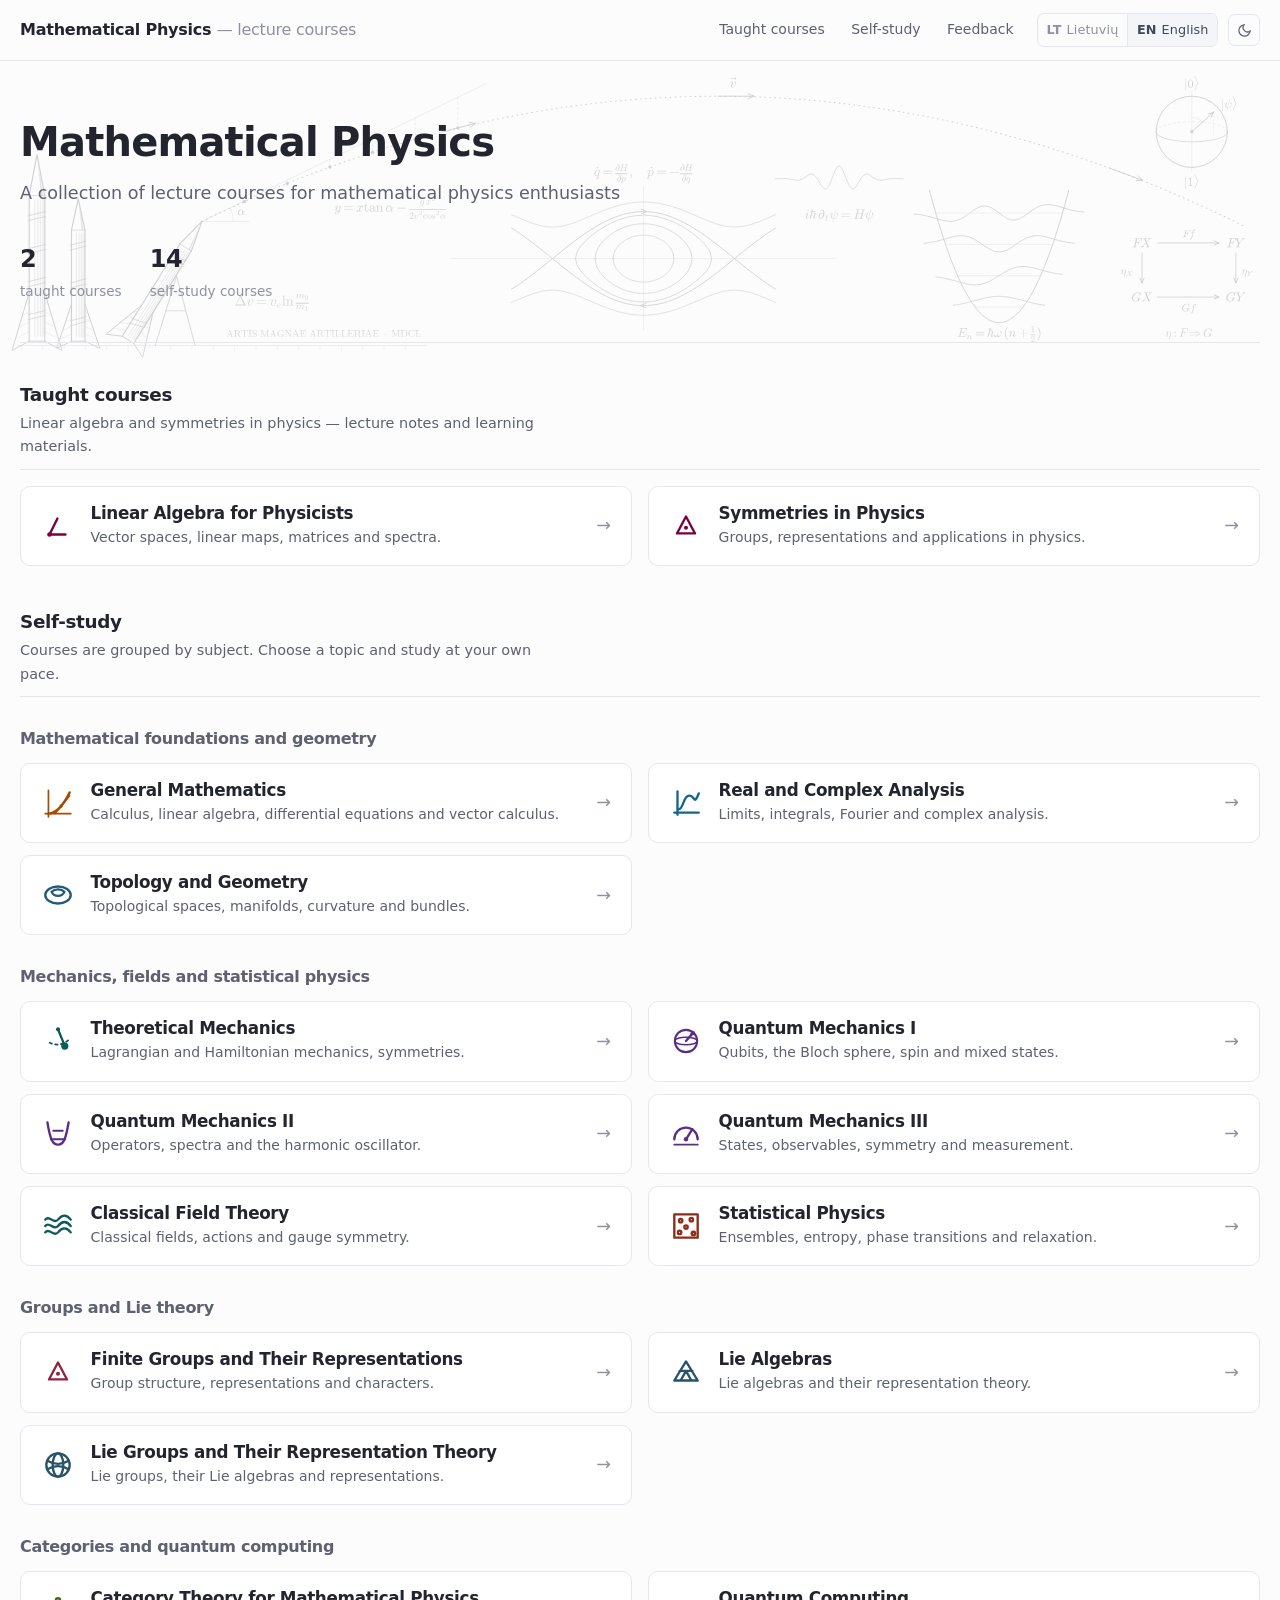
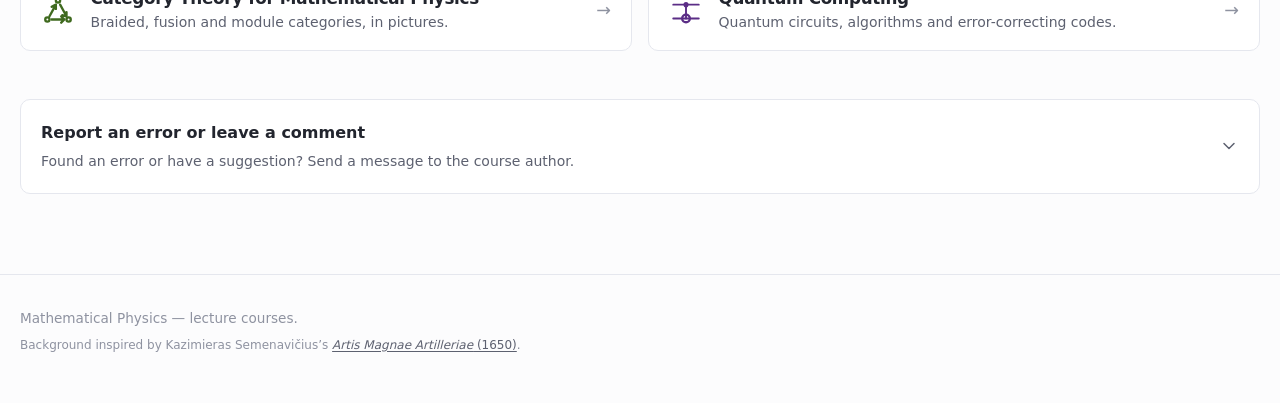
==== commit ab4aa806: "Publish bilingual course frontpage" ====
--- a/en/index.html
+++ b/en/index.html
@@ -73,7 +73,7 @@
     <p class="lede">A collection of lecture courses for mathematical physics enthusiasts</p>
     <div class="meta">
       <div><b>2</b> taught courses</div>
-      <div><b>16</b> self-study courses</div>
+      <div><b>14</b> self-study courses</div>
     </div>
   </section>
 
@@ -120,37 +120,13 @@
       <h3 class="group-title" id="mathematics-title">Mathematical foundations and geometry</h3>
       <ul class="course-list">
       <li><a class="course-card" style="--card-accent: var(--c-mathematics)"
-             href="https://matfiz.github.io/matematika-1/en/">
+             href="https://matfiz.github.io/matematika/en/">
         <svg class="course-glyph" width="34" height="34" viewBox="0 0 32 32" aria-hidden="true"
              fill="none" stroke="currentColor" stroke-width="2.2"
              stroke-linecap="round" stroke-linejoin="round"><path d="M4 26 H28 M7 29 V4" stroke-width="1.6" /><path d="M7 26 Q17 26 27 6" /><path d="M13 26 L27 9.2" stroke-width="1.5" /><circle cx="19" cy="18.8" r="1.6" fill="currentColor" stroke="none" /></svg>
         <div class="course-body">
-          <h4>General Mathematics I</h4>
-          <p title="Foundations, calculus and geometry.">Foundations, calculus and geometry.</p>
-        </div>
-        <div class="course-go" aria-hidden="true">→</div>
-      </a></li>
-
-      <li><a class="course-card" style="--card-accent: var(--c-mathematics)"
-             href="https://matfiz.github.io/matematika-2/en/">
-        <svg class="course-glyph" width="34" height="34" viewBox="0 0 32 32" aria-hidden="true"
-             fill="none" stroke="currentColor" stroke-width="2.2"
-             stroke-linecap="round" stroke-linejoin="round"><path d="M4 24 H28 M8 28 V4" stroke-width="1.6" /><path d="M8 9 H23 V24" stroke-width="1.3" stroke-dasharray="2 3" /><path d="M8 24 L23 9 M14 24 A6 6 0 0 0 12.24 19.76" /><circle cx="23" cy="9" r="1.8" fill="currentColor" stroke="none" /></svg>
-        <div class="course-body">
-          <h4>General Mathematics II</h4>
-          <p title="Complex numbers, linear algebra and integration.">Complex numbers, linear algebra and integration.</p>
-        </div>
-        <div class="course-go" aria-hidden="true">→</div>
-      </a></li>
-
-      <li><a class="course-card" style="--card-accent: var(--c-mathematics)"
-             href="https://matfiz.github.io/matematika-3/en/">
-        <svg class="course-glyph" width="34" height="34" viewBox="0 0 32 32" aria-hidden="true"
-             fill="none" stroke="currentColor" stroke-width="2.2"
-             stroke-linecap="round" stroke-linejoin="round"><path d="M10 7 H22 M19 4 L22 7 L19 10" /><path d="M25 10 V22 M22 19 L25 22 L28 19" /><path d="M22 25 H10 M13 22 L10 25 L13 28" /><path d="M7 22 V10 M4 13 L7 10 L10 13" /><circle cx="16" cy="16" r="1.5" fill="currentColor" stroke="none" /></svg>
-        <div class="course-body">
-          <h4>General Mathematics III</h4>
-          <p title="Series, differential equations and vector calculus.">Series, differential equations and vector calculus.</p>
+          <h4>General Mathematics</h4>
+          <p title="Foundations, calculus and geometry; complex numbers, linear algebra and integration; series, differential equations and vector calculus.">Calculus, linear algebra, differential equations and vector calculus.</p>
         </div>
         <div class="course-go" aria-hidden="true">→</div>
       </a></li>
@@ -367,9 +343,7 @@
               <option value="General">General feedback about the site</option>
             <option value="https://matfiz.atvira-mokykla.lt/algebra/en/">Linear Algebra for Physicists</option>
             <option value="https://matfiz.atvira-mokykla.lt/simetrija/en/">Symmetries in Physics</option>
-            <option value="https://matfiz.github.io/matematika-1/en/">General Mathematics I</option>
-            <option value="https://matfiz.github.io/matematika-2/en/">General Mathematics II</option>
-            <option value="https://matfiz.github.io/matematika-3/en/">General Mathematics III</option>
+            <option value="https://matfiz.github.io/matematika/en/">General Mathematics</option>
             <option value="https://matfiz.github.io/analize/en/">Real and Complex Analysis</option>
             <option value="https://matfiz.github.io/topologija/en/">Topology and Geometry</option>
             <option value="https://matfiz.github.io/mechanika/en/">Theoretical Mechanics</option>
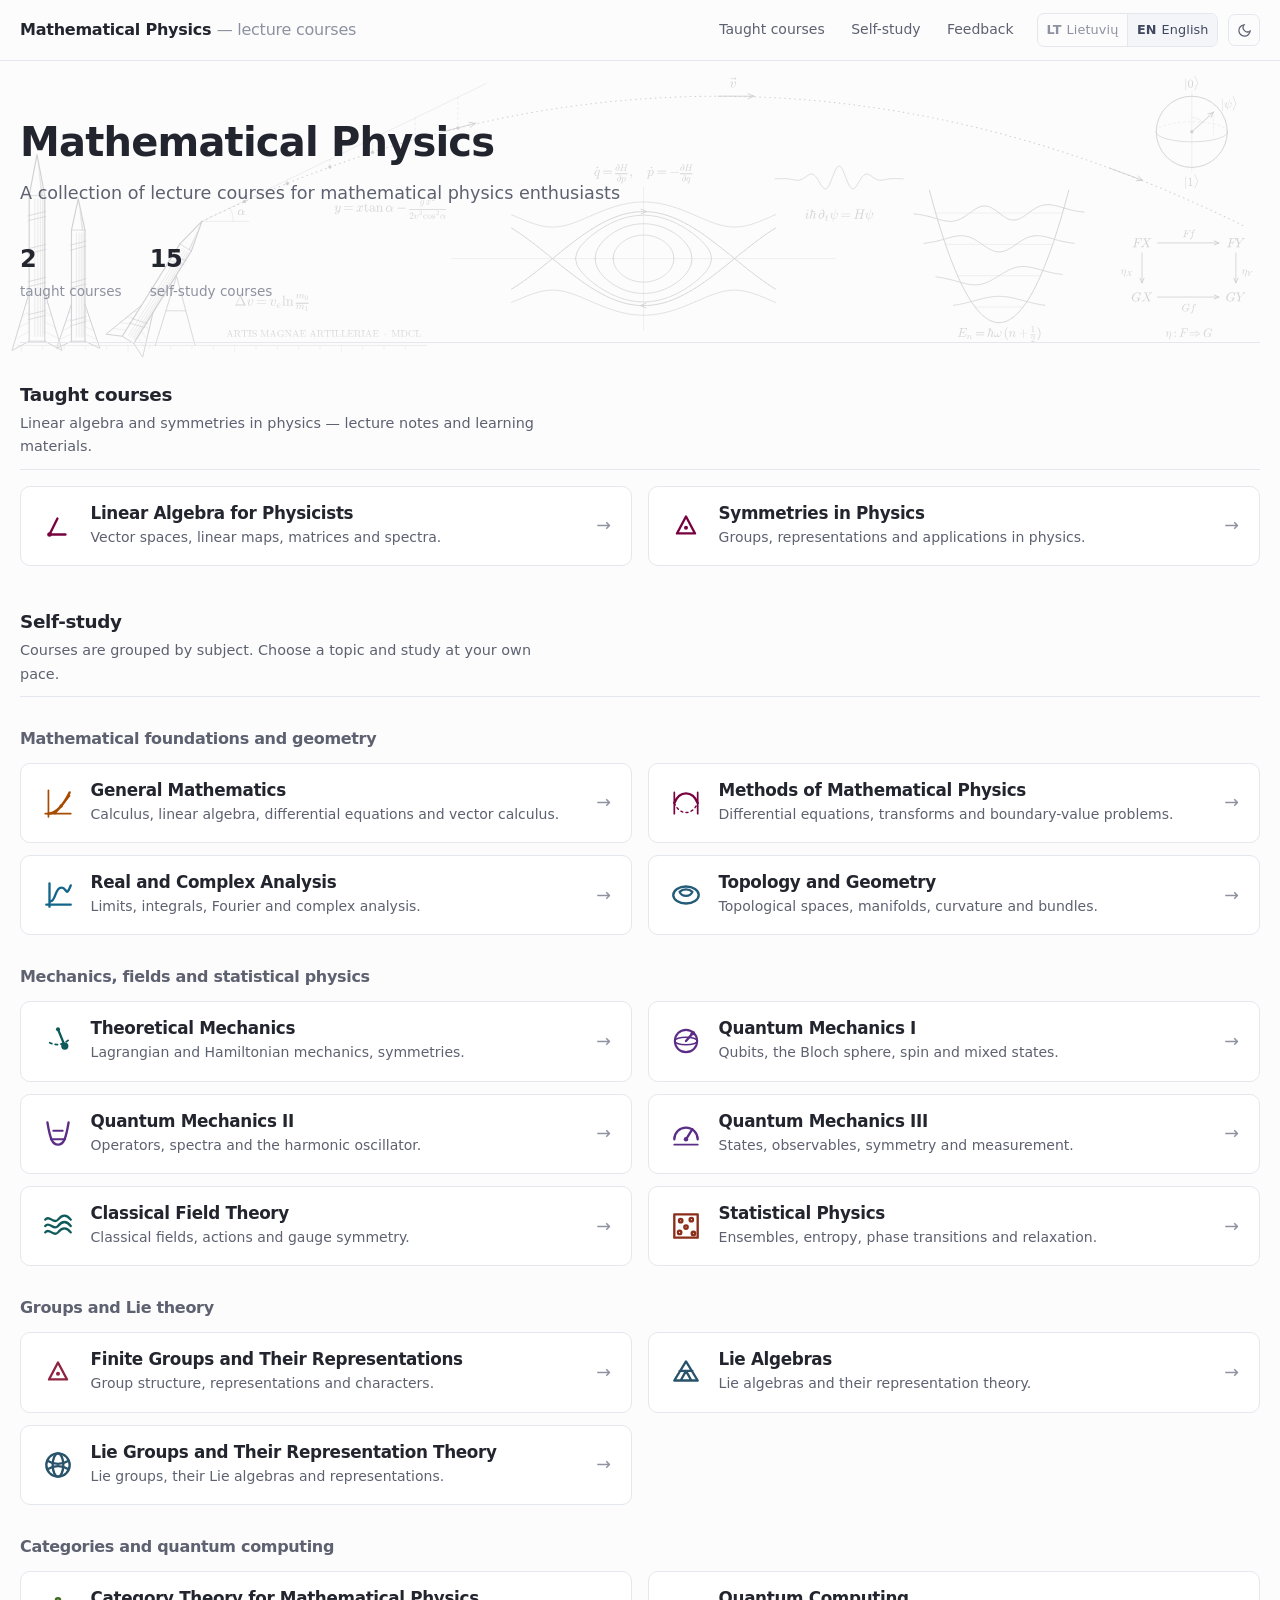
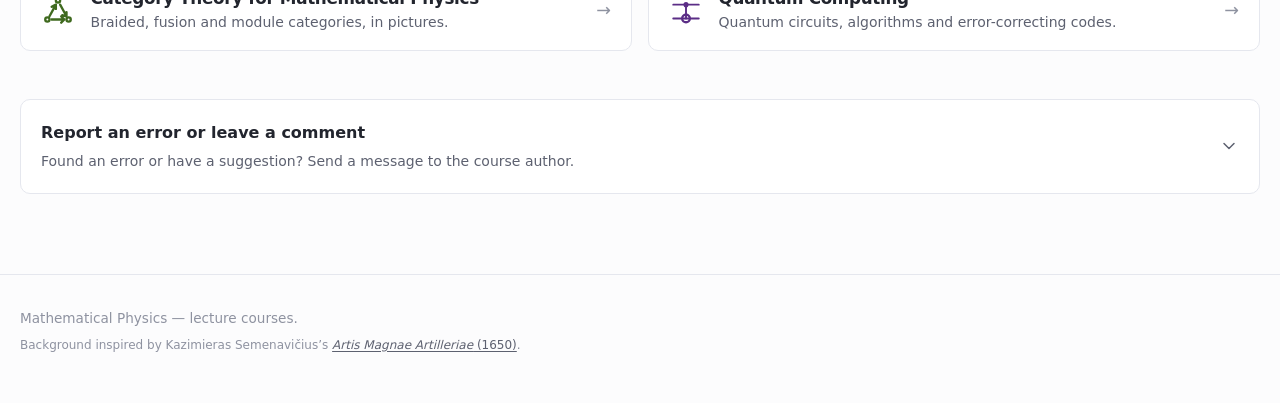
==== commit 6730318c: "Publish bilingual course frontpage" ====
--- a/en/index.html
+++ b/en/index.html
@@ -73,7 +73,7 @@
     <p class="lede">A collection of lecture courses for mathematical physics enthusiasts</p>
     <div class="meta">
       <div><b>2</b> taught courses</div>
-      <div><b>14</b> self-study courses</div>
+      <div><b>15</b> self-study courses</div>
     </div>
   </section>
 
@@ -127,6 +127,18 @@
         <div class="course-body">
           <h4>General Mathematics</h4>
           <p title="Foundations, calculus and geometry; complex numbers, linear algebra and integration; series, differential equations and vector calculus.">Calculus, linear algebra, differential equations and vector calculus.</p>
+        </div>
+        <div class="course-go" aria-hidden="true">→</div>
+      </a></li>
+
+      <li><a class="course-card" style="--card-accent: var(--c-methods)"
+             href="https://matfiz.github.io/metodai/en/">
+        <svg class="course-glyph" width="34" height="34" viewBox="0 0 32 32" aria-hidden="true"
+             fill="none" stroke="currentColor" stroke-width="2.2"
+             stroke-linecap="round" stroke-linejoin="round"><path d="M5 6 V26 M27 6 V26" stroke-width="1.6" /><path d="M5 16 C10 4 22 4 27 16" /><path d="M5 16 C10 28 22 28 27 16" stroke-width="1.3" stroke-dasharray="2 3" /></svg>
+        <div class="course-body">
+          <h4>Methods of Mathematical Physics</h4>
+          <p title="Fields and ordinary differential equations; complex analysis and integral transforms; PDEs and boundary-value methods; evolution, variational principles and approximation.">Differential equations, transforms and boundary-value problems.</p>
         </div>
         <div class="course-go" aria-hidden="true">→</div>
       </a></li>
@@ -344,6 +356,7 @@
             <option value="https://matfiz.atvira-mokykla.lt/algebra/en/">Linear Algebra for Physicists</option>
             <option value="https://matfiz.atvira-mokykla.lt/simetrija/en/">Symmetries in Physics</option>
             <option value="https://matfiz.github.io/matematika/en/">General Mathematics</option>
+            <option value="https://matfiz.github.io/metodai/en/">Methods of Mathematical Physics</option>
             <option value="https://matfiz.github.io/analize/en/">Real and Complex Analysis</option>
             <option value="https://matfiz.github.io/topologija/en/">Topology and Geometry</option>
             <option value="https://matfiz.github.io/mechanika/en/">Theoretical Mechanics</option>
--- a/styles.css
+++ b/styles.css
@@ -12,6 +12,7 @@
   --c-computing:     #5b2d86;
   --c-quantum:       #5b2d86;
   --c-mathematics: #A64B00;
+  --c-methods: #78003f;
   --c-analysis: #14658a;
   --c-topology: #245b78;
   --c-finite: #8f2440;
@@ -64,6 +65,7 @@
     --c-computing:     #b79be0;
     --c-quantum:       #b79be0;
     --c-mathematics: #e6a16a;
+    --c-methods: #d888a8;
     --c-analysis: #78bad8;
     --c-topology: #8fbdd4;
     --c-finite: #e6a0b2;
@@ -85,6 +87,7 @@
   --c-computing:     #b79be0;
   --c-quantum:       #b79be0;
   --c-mathematics: #e6a16a;
+  --c-methods: #d888a8;
   --c-analysis: #78bad8;
   --c-topology: #8fbdd4;
   --c-finite: #e6a0b2;
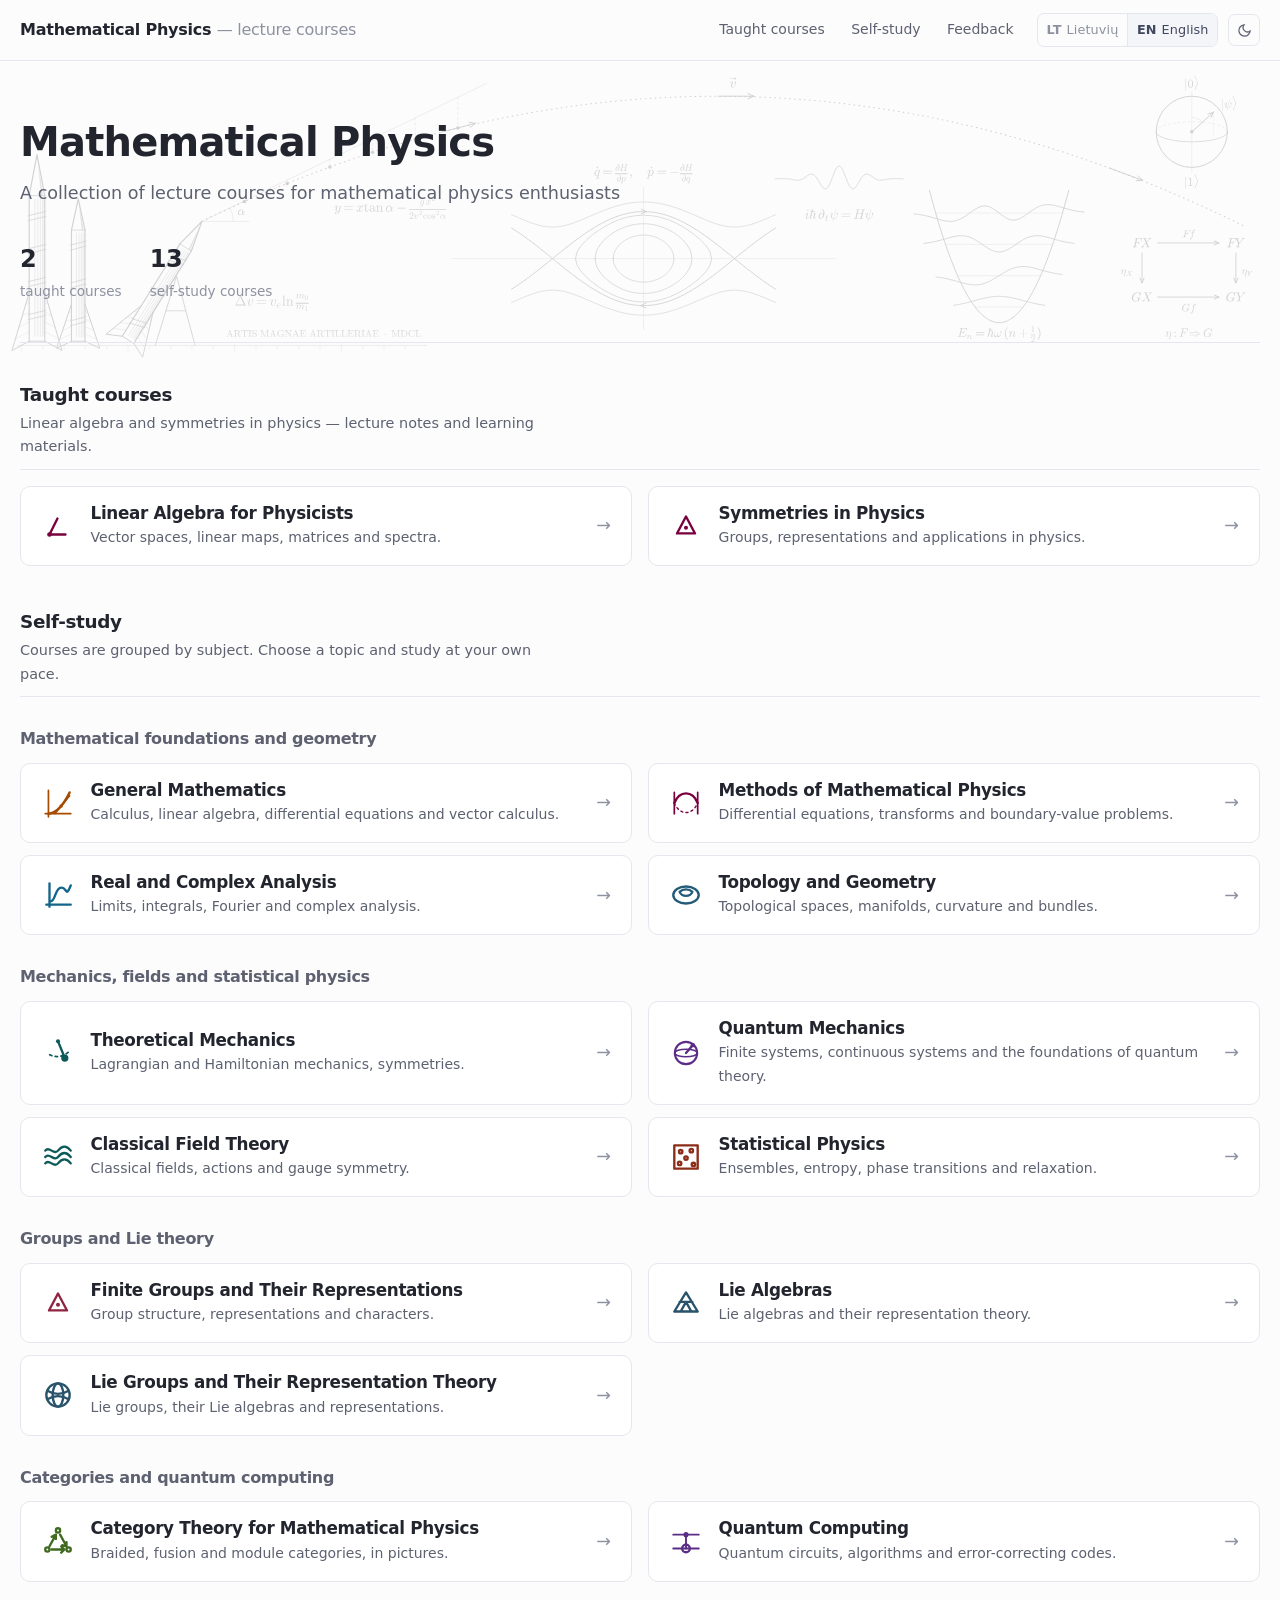
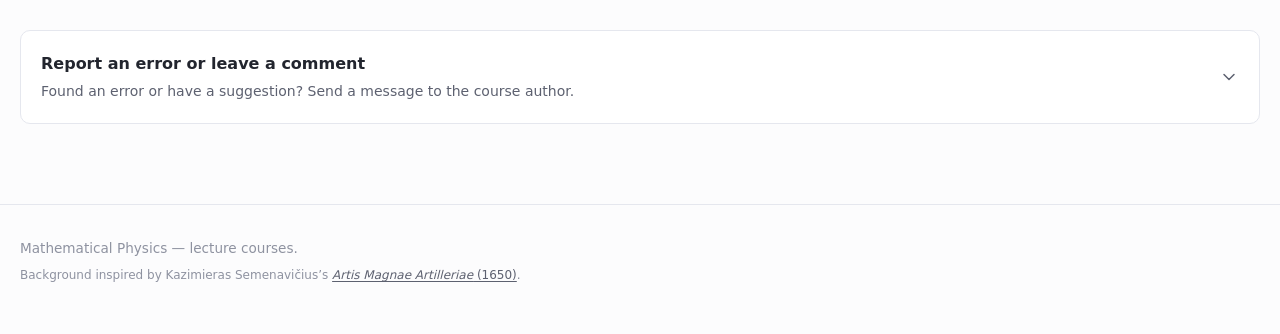
==== commit 9466bae8: "Publish bilingual course frontpage" ====
--- a/en/index.html
+++ b/en/index.html
@@ -73,7 +73,7 @@
     <p class="lede">A collection of lecture courses for mathematical physics enthusiasts</p>
     <div class="meta">
       <div><b>2</b> taught courses</div>
-      <div><b>15</b> self-study courses</div>
+      <div><b>13</b> self-study courses</div>
     </div>
   </section>
 
@@ -188,7 +188,7 @@
       </a></li>
 
       <li><a class="course-card" style="--card-accent: var(--c-quantum)"
-             href="https://matfiz.github.io/kvantine-mechanika-1/en/">
+             href="https://matfiz.github.io/kvantine-mechanika/en/">
         <svg class="course-glyph" width="34" height="34" viewBox="0 0 32 32" aria-hidden="true"
              fill="none" stroke="currentColor" stroke-width="2.2"
              stroke-linecap="round" stroke-linejoin="round"><circle cx="16" cy="16" r="10.5" stroke-width="2" />
@@ -196,37 +196,8 @@
           <path d="M16 16 L22.4 8.6" />
           <circle cx="22.4" cy="8.6" r="2.1" fill="currentColor" stroke="none" /></svg>
         <div class="course-body">
-          <h4>Quantum Mechanics I</h4>
-          <p title="Finite systems: the qubit and the Bloch sphere, mixed states, spin and composite systems.">Qubits, the Bloch sphere, spin and mixed states.</p>
-        </div>
-        <div class="course-go" aria-hidden="true">→</div>
-      </a></li>
-
-      <li><a class="course-card" style="--card-accent: var(--c-quantum)"
-             href="https://matfiz.github.io/kvantine-mechanika-2/en/">
-        <svg class="course-glyph" width="34" height="34" viewBox="0 0 32 32" aria-hidden="true"
-             fill="none" stroke="currentColor" stroke-width="2.2"
-             stroke-linecap="round" stroke-linejoin="round"><path d="M6 5 C 8.5 20, 10.5 26, 16 26 C 21.5 26, 23.5 20, 26 5" />
-          <path d="M11.6 13 L20.4 13" stroke-width="1.9" />
-          <path d="M9.3 21 L22.7 21" stroke-width="1.9" /></svg>
-        <div class="course-body">
-          <h4>Quantum Mechanics II</h4>
-          <p title="Continuous systems: the particle on a line, operators and spectra, the harmonic oscillator, potentials and space.">Operators, spectra and the harmonic oscillator.</p>
-        </div>
-        <div class="course-go" aria-hidden="true">→</div>
-      </a></li>
-
-      <li><a class="course-card" style="--card-accent: var(--c-quantum)"
-             href="https://matfiz.github.io/kvantine-mechanika-3/en/">
-        <svg class="course-glyph" width="34" height="34" viewBox="0 0 32 32" aria-hidden="true"
-             fill="none" stroke="currentColor" stroke-width="2.2"
-             stroke-linecap="round" stroke-linejoin="round"><path d="M5 21 A 11 11 0 0 1 27 21" />
-          <path d="M16 21 L22 11.5" />
-          <circle cx="16" cy="21" r="2.1" fill="currentColor" stroke="none" />
-          <path d="M5 26 L27 26" stroke-width="1.8" /></svg>
-        <div class="course-body">
-          <h4>Quantum Mechanics III</h4>
-          <p title="Foundations of quantum theory: states and observables, symmetry and time, open systems and measurement.">States, observables, symmetry and measurement.</p>
+          <h4>Quantum Mechanics</h4>
+          <p title="Three parts: the qubit, spin and composite systems; the particle, operators and spectra; states, symmetry, open systems and measurement.">Finite systems, continuous systems and the foundations of quantum theory.</p>
         </div>
         <div class="course-go" aria-hidden="true">→</div>
       </a></li>
@@ -360,9 +331,7 @@
             <option value="https://matfiz.github.io/analize/en/">Real and Complex Analysis</option>
             <option value="https://matfiz.github.io/topologija/en/">Topology and Geometry</option>
             <option value="https://matfiz.github.io/mechanika/en/">Theoretical Mechanics</option>
-            <option value="https://matfiz.github.io/kvantine-mechanika-1/en/">Quantum Mechanics I</option>
-            <option value="https://matfiz.github.io/kvantine-mechanika-2/en/">Quantum Mechanics II</option>
-            <option value="https://matfiz.github.io/kvantine-mechanika-3/en/">Quantum Mechanics III</option>
+            <option value="https://matfiz.github.io/kvantine-mechanika/en/">Quantum Mechanics</option>
             <option value="https://matfiz.github.io/lauko-teorija/en/">Classical Field Theory</option>
             <option value="https://matfiz.github.io/statistine-fizika/en/">Statistical Physics</option>
             <option value="https://matfiz.github.io/grupes/en/">Finite Groups and Their Representations</option>
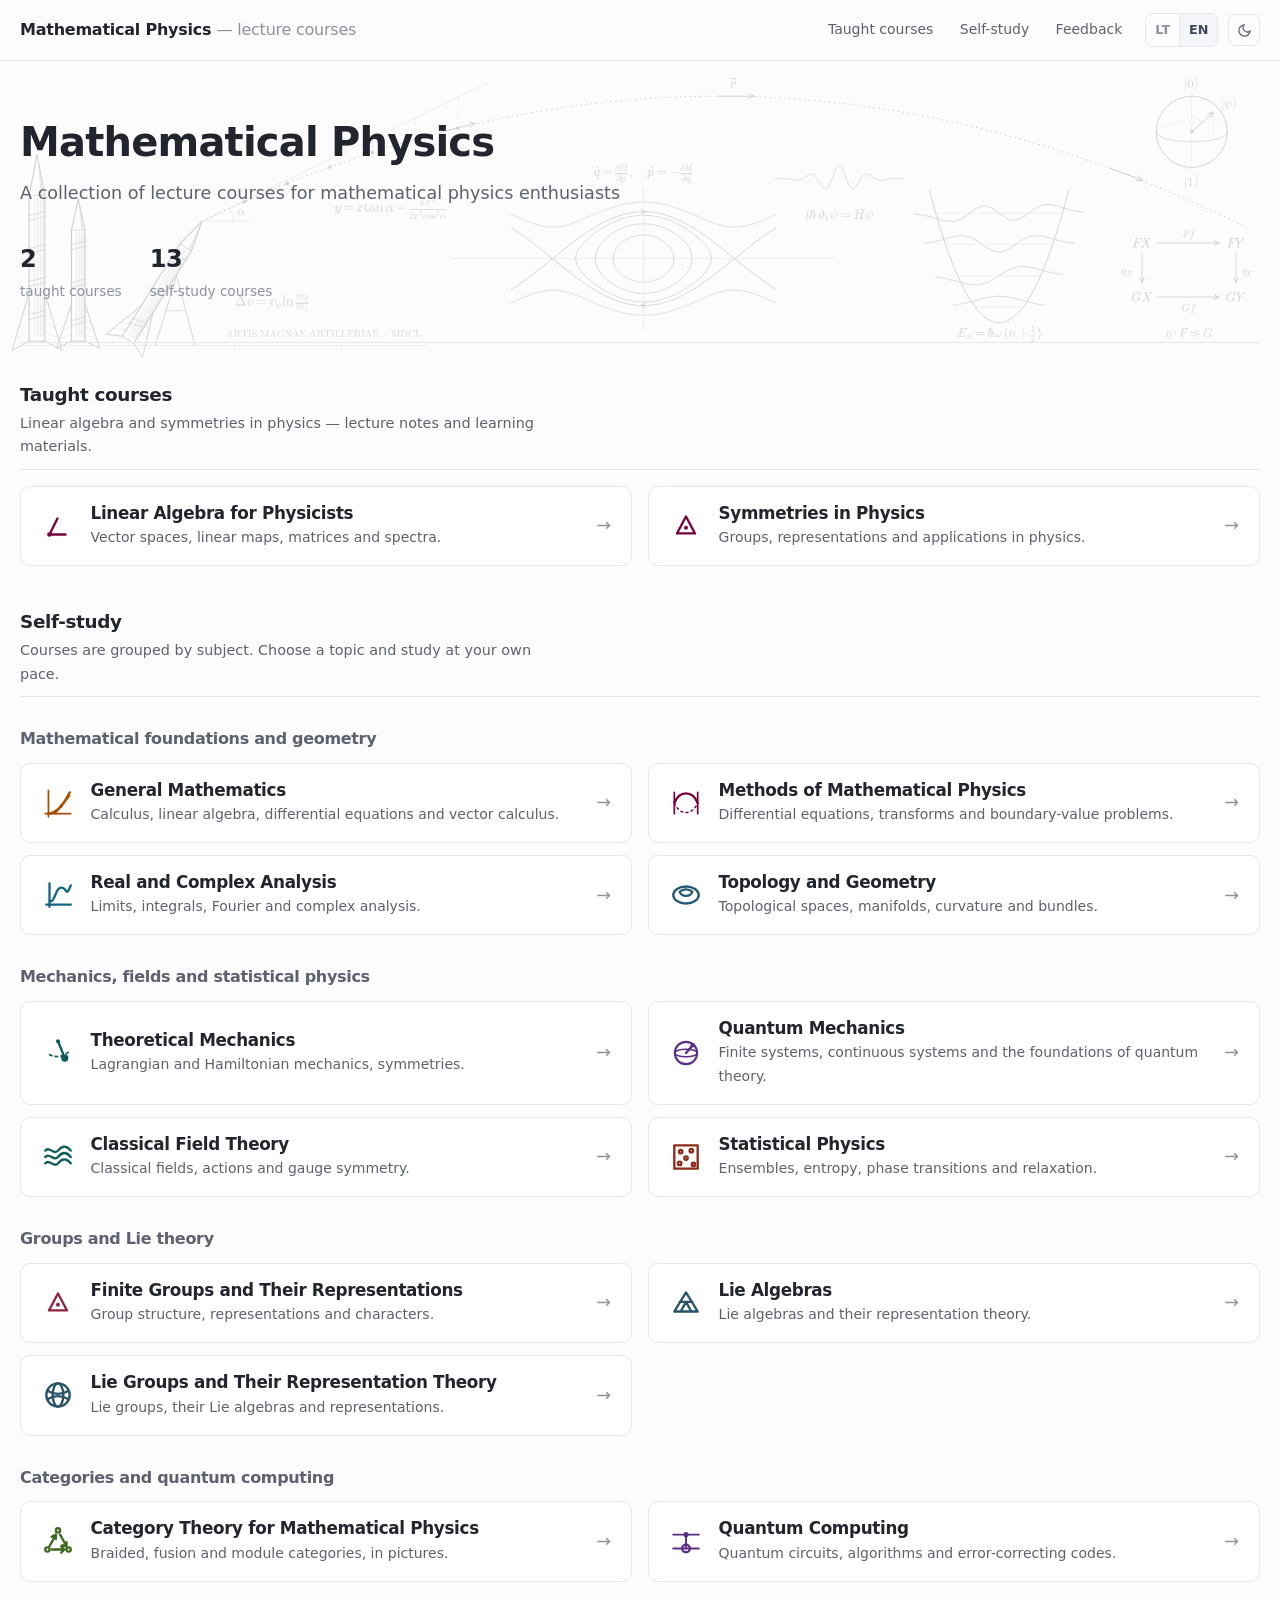
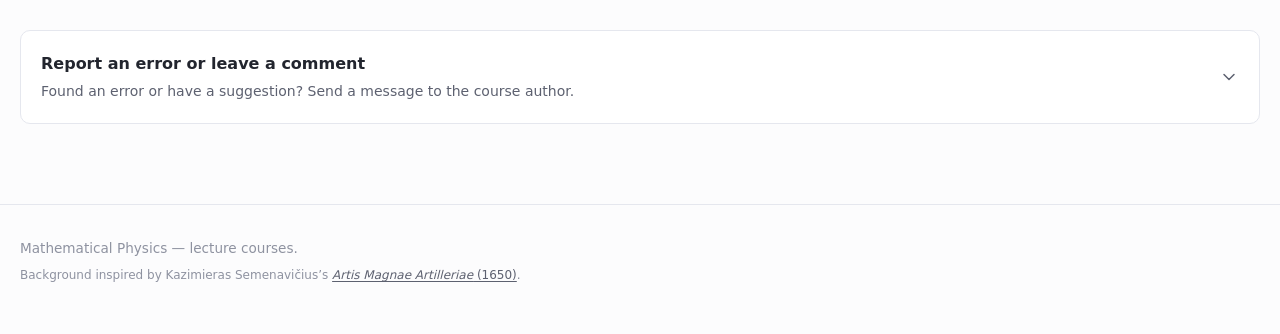
==== commit 657e109f: "Publish bilingual course frontpage" ====
--- a/en/index.html
+++ b/en/index.html
@@ -53,8 +53,8 @@
       <a href="#study">Self-study</a>
       <a href="#feedback">Feedback</a>
       <div class="lang-switch" role="group" aria-label="Language">
-        <a href="/" hreflang="lt" lang="lt">LT<span class="lang-full">Lietuvių</span></a>
-        <a href="/en/" hreflang="en" lang="en" aria-current="true">EN<span class="lang-full">English</span></a>
+        <a href="/" hreflang="lt" lang="lt" aria-label="Lietuvių" title="Lietuvių">LT</a>
+        <a href="/en/" hreflang="en" lang="en" aria-label="English" title="English" aria-current="true">EN</a>
       </div>
       <button class="theme-toggle" type="button" data-theme-toggle aria-label="Switch between light and dark">
         <svg width="15" height="15" viewBox="0 0 24 24" fill="none" stroke="currentColor"
--- a/styles.css
+++ b/styles.css
@@ -169,10 +169,8 @@
 .site-nav a:hover { color: var(--text); background: var(--bg-sunken); }
 
 /* The language switcher: a segmented control at the end of the navigation,
-   carried over from the course sites so the two chromes match. The full name
-   is what a reader looking for their language scans for, so it is the label
-   on a wide header; the code alone carries it once the header runs out of
-   room. */
+   carried over from the course sites so the two chromes match. Short codes;
+   the full names are in tooltips and accessible labels. */
 .lang-switch {
   display: flex; align-items: center; margin-left: .5rem;
   border: 1px solid var(--rule); border-radius: 7px; overflow: hidden;
@@ -186,10 +184,6 @@
 .site-nav .lang-switch a:hover { color: var(--text); background: var(--bg-sunken); }
 .site-nav .lang-switch a[aria-current="true"] {
   color: var(--accent-text); background: var(--bg-sunken); cursor: default;
-}
-.lang-switch .lang-full { font-weight: 500; }
-@media (max-width: 62rem) {
-  .lang-switch .lang-full { display: none; }
 }
 
 .theme-toggle {
